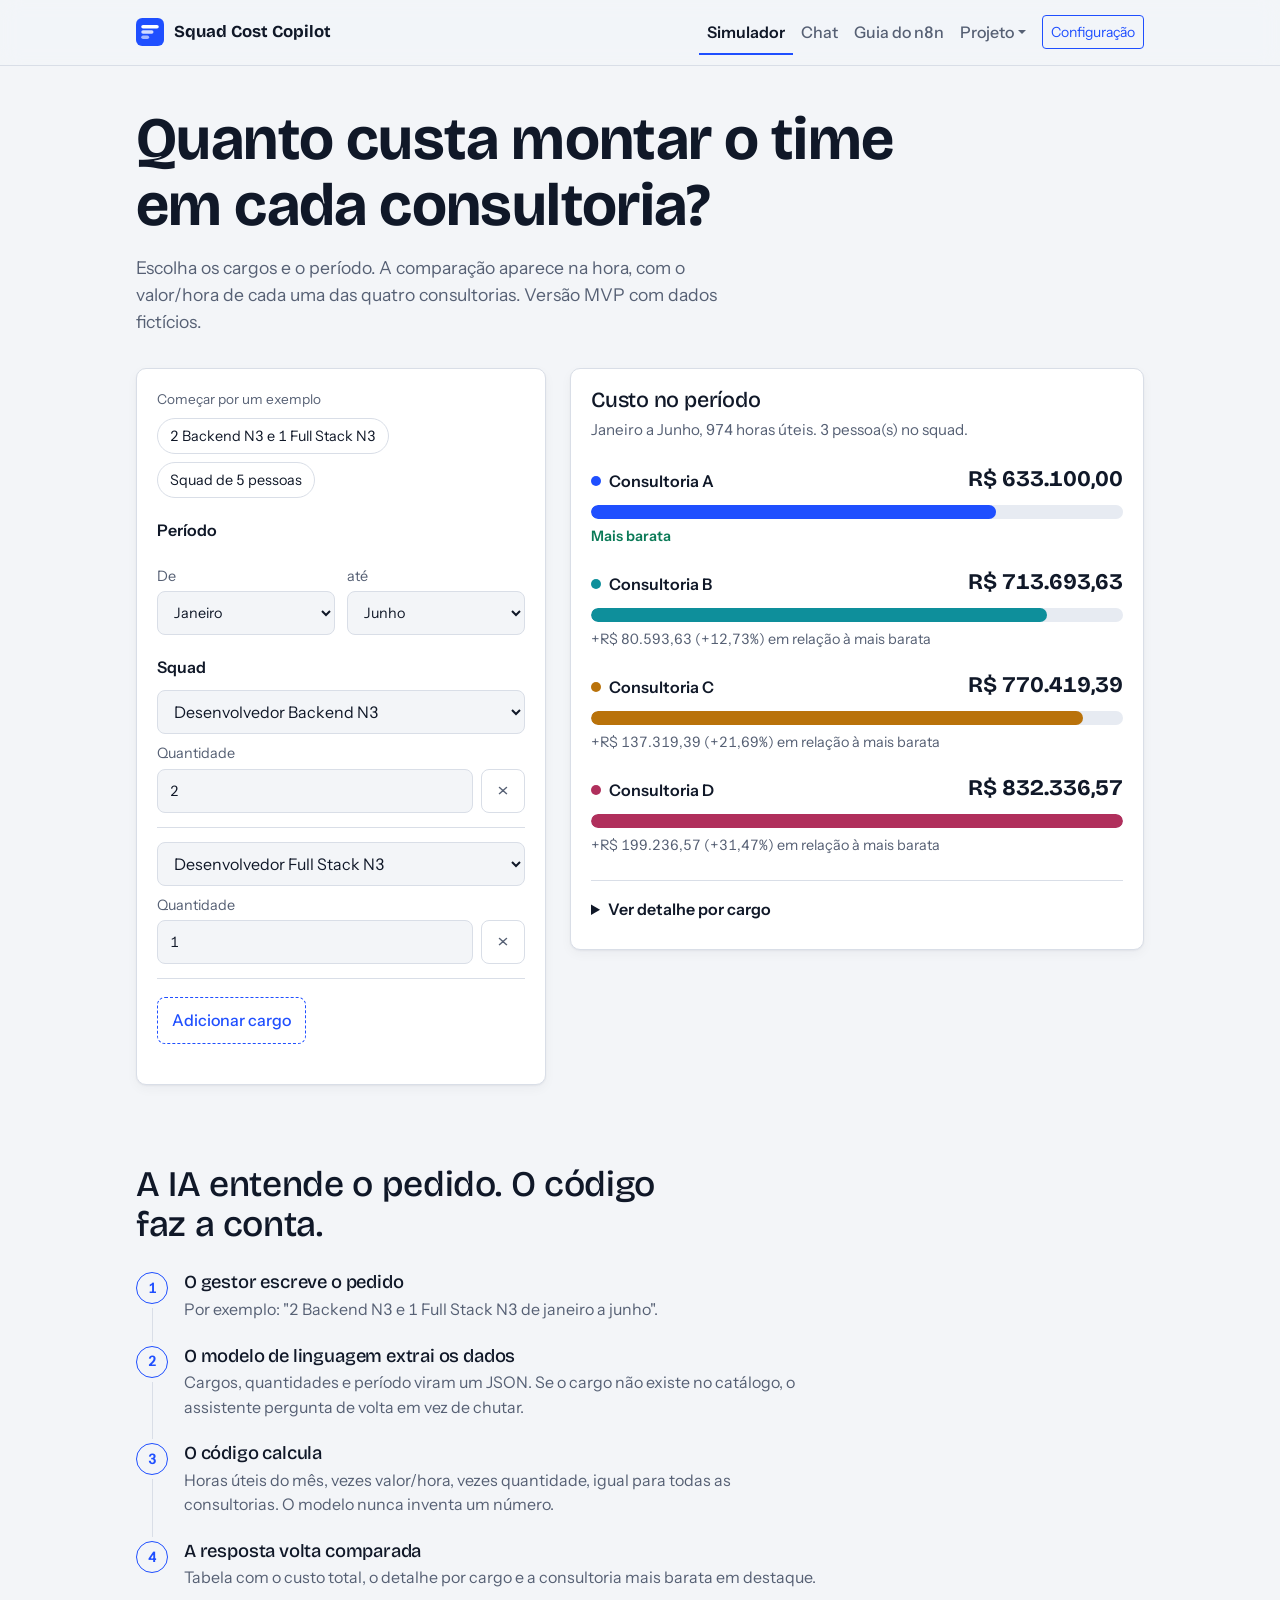
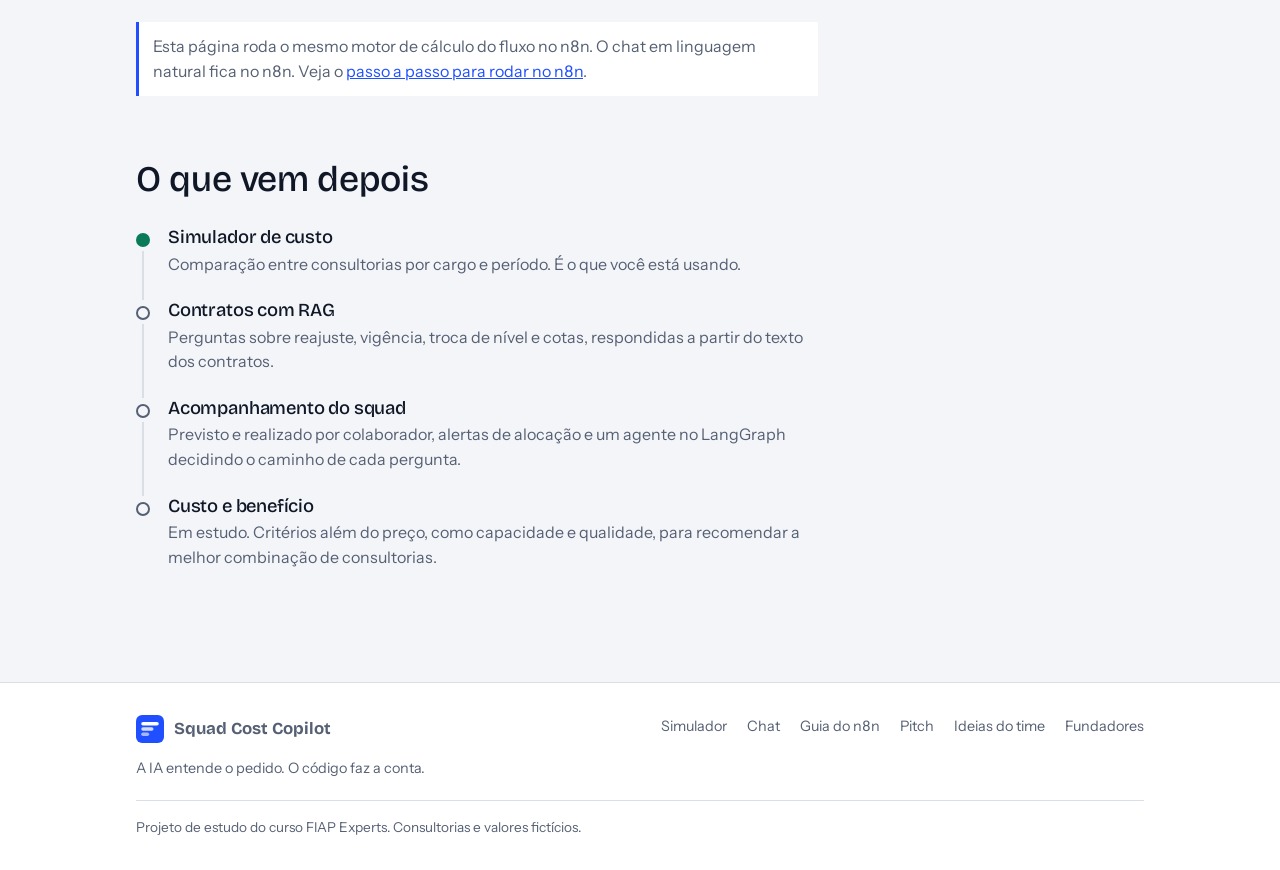
==== web/index.html @ 5d755339 "Redesenha o site com Bootstrap 5: menu responsivo, rodapé e componentes Co-Authored-By: Claude Opus " ====
<!doctype html>
<html lang="pt-BR">
<head>
  <meta charset="utf-8">
  <meta name="viewport" content="width=device-width, initial-scale=1">
  <title>Squad Cost Copilot</title>
  <meta name="description" content="Compare o custo de montar um time em cada consultoria. A IA entende o pedido, o código faz a conta.">
  <meta property="og:title" content="Squad Cost Copilot">
  <meta property="og:description" content="Compare o custo de montar um time em cada consultoria. A IA entende o pedido, o código faz a conta.">
  <meta property="og:type" content="website">
  <link rel="icon" href="data:image/svg+xml,%3Csvg xmlns='http://www.w3.org/2000/svg' viewBox='0 0 32 32'%3E%3Crect width='32' height='32' rx='7' fill='%231F4FFF'/%3E%3Crect x='6' y='8' width='20' height='4' rx='2' fill='white'/%3E%3Crect x='6' y='14' width='14' height='4' rx='2' fill='white' opacity='.8'/%3E%3Crect x='6' y='20' width='9' height='4' rx='2' fill='white' opacity='.6'/%3E%3C/svg%3E">
  <link rel="preconnect" href="https://fonts.googleapis.com">
  <link rel="preconnect" href="https://fonts.gstatic.com" crossorigin>
  <link href="https://fonts.googleapis.com/css2?family=Bricolage+Grotesque:opsz,wght@12..96,500;12..96,700&family=Instrument+Sans:wght@400;500;600&display=swap" rel="stylesheet">
  <link href="https://cdn.jsdelivr.net/npm/bootstrap@5.3.3/dist/css/bootstrap.min.css" rel="stylesheet" integrity="sha384-QWTKZyjpPEjISv5WaRU9OFeRpok6YctnYmDr5pNlyT2bRjXh0JMhjY6hW+ALEwIH" crossorigin="anonymous">
  <link rel="stylesheet" href="style.css">
</head>
<body>
  <header class="topo sticky-top">
    <nav class="navbar navbar-expand-lg" aria-label="Principal">
      <div class="wrap">
        <a class="navbar-brand marca" href="index.html"><span class="logo"><svg width="28" height="28" viewBox="0 0 32 32" aria-hidden="true"><rect width="32" height="32" rx="7" fill="currentColor"/><rect x="6" y="8" width="20" height="4" rx="2" fill="#fff"/><rect x="6" y="14" width="14" height="4" rx="2" fill="#fff" opacity=".8"/><rect x="6" y="20" width="9" height="4" rx="2" fill="#fff" opacity=".6"/></svg></span>Squad Cost Copilot</a>
        <button class="navbar-toggler" type="button" data-bs-toggle="collapse" data-bs-target="#menu" aria-controls="menu" aria-expanded="false" aria-label="Abrir menu">
          <span class="navbar-toggler-icon"></span>
        </button>
        <div class="collapse navbar-collapse" id="menu">
          <ul class="navbar-nav ms-auto align-items-lg-center">
            <li class="nav-item"><a class="nav-link active" href="index.html" aria-current="page">Simulador</a></li>
            <li class="nav-item"><a class="nav-link" href="chat.html">Chat</a></li>
            <li class="nav-item"><a class="nav-link" href="guia-n8n.html">Guia do n8n</a></li>
            <li class="nav-item dropdown">
              <a class="nav-link dropdown-toggle" href="#" role="button" data-bs-toggle="dropdown" aria-expanded="false">Projeto</a>
              <ul class="dropdown-menu dropdown-menu-end">
                <li><a class="dropdown-item" href="pitch.html">Pitch</a></li>
                <li><a class="dropdown-item" href="ideias.html">Ideias do time</a></li>
                <li><a class="dropdown-item" href="equipe.html">Fundadores</a></li>
              </ul>
            </li>
            <li class="nav-item ms-lg-2"><a class="btn btn-sm btn-outline-primary btn-config" href="config.html">Configuração</a></li>
          </ul>
        </div>
      </div>
    </nav>
  </header>

  <main>
    <section class="hero wrap" aria-labelledby="titulo">
      <h1 id="titulo">Quanto custa montar o time em cada consultoria?</h1>
      <p class="lead">Escolha os cargos e o período. A comparação aparece na hora, com o valor/hora de cada uma das quatro consultorias. Versão MVP com dados fictícios.</p>

      <div class="simulador" id="simulador">
        <form class="painel entrada" id="form" onsubmit="return false" aria-label="Pedido de squad">
          <div class="exemplos">
            <span class="rotulo">Começar por um exemplo</span>
            <button type="button" class="chip" data-exemplo="pedido">2 Backend N3 e 1 Full Stack N3</button>
            <button type="button" class="chip" data-exemplo="squad">Squad de 5 pessoas</button>
          </div>

          <fieldset class="periodo">
            <legend>Período</legend>
            <label>De
              <select id="mes-ini"></select>
            </label>
            <label>até
              <select id="mes-fim"></select>
            </label>
          </fieldset>

          <fieldset class="squad">
            <legend>Squad</legend>
            <div id="linhas"></div>
            <button type="button" class="btn-sec" id="add">Adicionar cargo</button>
          </fieldset>
        </form>

        <div class="painel saida" aria-live="polite" id="saida"></div>
      </div>
    </section>

    <section class="como wrap" id="como" aria-labelledby="t-como">
      <h2 id="t-como">A IA entende o pedido. O código faz a conta.</h2>
      <ol class="passos">
        <li>
          <h3>O gestor escreve o pedido</h3>
          <p>Por exemplo: "2 Backend N3 e 1 Full Stack N3 de janeiro a junho".</p>
        </li>
        <li>
          <h3>O modelo de linguagem extrai os dados</h3>
          <p>Cargos, quantidades e período viram um JSON. Se o cargo não existe no catálogo, o assistente pergunta de volta em vez de chutar.</p>
        </li>
        <li>
          <h3>O código calcula</h3>
          <p>Horas úteis do mês, vezes valor/hora, vezes quantidade, igual para todas as consultorias. O modelo nunca inventa um número.</p>
        </li>
        <li>
          <h3>A resposta volta comparada</h3>
          <p>Tabela com o custo total, o detalhe por cargo e a consultoria mais barata em destaque.</p>
        </li>
      </ol>
      <p class="nota">Esta página roda o mesmo motor de cálculo do fluxo no n8n. O chat em linguagem natural fica no n8n. Veja o <a href="guia-n8n.html">passo a passo para rodar no n8n</a>.</p>
    </section>

    <section class="rota wrap" aria-labelledby="t-rota">
      <h2 id="t-rota">O que vem depois</h2>
      <ol class="linha-tempo">
        <li class="feito">
          <h3>Simulador de custo</h3>
          <p>Comparação entre consultorias por cargo e período. É o que você está usando.</p>
        </li>
        <li>
          <h3>Contratos com RAG</h3>
          <p>Perguntas sobre reajuste, vigência, troca de nível e cotas, respondidas a partir do texto dos contratos.</p>
        </li>
        <li>
          <h3>Acompanhamento do squad</h3>
          <p>Previsto e realizado por colaborador, alertas de alocação e um agente no LangGraph decidindo o caminho de cada pergunta.</p>
        </li>
        <li>
          <h3>Custo e benefício</h3>
          <p>Em estudo. Critérios além do preço, como capacidade e qualidade, para recomendar a melhor combinação de consultorias.</p>
        </li>
      </ol>
    </section>
  </main>

  <footer class="rodape">
    <div class="wrap rodape-grid">
      <div>
        <a class="marca" href="index.html"><span class="logo"><svg width="28" height="28" viewBox="0 0 32 32" aria-hidden="true"><rect width="32" height="32" rx="7" fill="currentColor"/><rect x="6" y="8" width="20" height="4" rx="2" fill="#fff"/><rect x="6" y="14" width="14" height="4" rx="2" fill="#fff" opacity=".8"/><rect x="6" y="20" width="9" height="4" rx="2" fill="#fff" opacity=".6"/></svg></span>Squad Cost Copilot</a>
        <p>A IA entende o pedido. O código faz a conta.</p>
      </div>
      <nav aria-label="Rodapé" class="rodape-links">
        <a href="index.html">Simulador</a>
        <a href="chat.html">Chat</a>
        <a href="guia-n8n.html">Guia do n8n</a>
        <a href="pitch.html">Pitch</a>
        <a href="ideias.html">Ideias do time</a>
        <a href="equipe.html">Fundadores</a>
      </nav>
      <p class="rodape-nota">Projeto de estudo do curso FIAP Experts. Consultorias e valores fictícios.</p>
    </div>
  </footer>

  <script src="data.js"></script>
  <script src="simulador.js"></script>
  <script src="app.js"></script>
  <script src="https://cdn.jsdelivr.net/npm/bootstrap@5.3.3/dist/js/bootstrap.bundle.min.js" integrity="sha384-YvpcrYf0tY3lHB60NNkmXc5s9fDVZLESaAA55NDzOxhy9GkcIdslK1eN7N6jIeHz" crossorigin="anonymous"></script>
</body>
</html>
---- web/style.css ----
:root {
  --bg: #f3f5f8;
  --surface: #ffffff;
  --ink: #101828;
  --muted: #566074;
  --line: #d9dee7;
  --accent: #1f4fff;
  --accent-ink: #ffffff;
  --good: #0b7a57;
  --track: #e7ebf2;
  --ca: #1f4fff;
  --cb: #0e8f9b;
  --cc: #b9720a;
  --cd: #b02f5c;
  --r: 10px;
  --body: "Instrument Sans", system-ui, -apple-system, "Segoe UI", Roboto, sans-serif;
  --display: "Bricolage Grotesque", var(--body);
  color-scheme: light dark;
}

@media (prefers-color-scheme: dark) {
  :root {
    --bg: #0c1220;
    --surface: #131b2e;
    --ink: #e8ecf4;
    --muted: #9aa6bc;
    --line: #25304a;
    --accent: #6d8bff;
    --accent-ink: #0c1220;
    --good: #4fd1a1;
    --track: #1b2640;
    --ca: #6d8bff;
    --cb: #35c3d0;
    --cc: #e0a03c;
    --cd: #e0628f;
  }
}

* { box-sizing: border-box; }

html { -webkit-text-size-adjust: 100%; }

body {
  margin: 0;
  background: var(--bg);
  color: var(--ink);
  font-family: var(--body);
  font-size: 1rem;
  line-height: 1.55;
  font-variant-numeric: tabular-nums;
}

.wrap {
  width: 100%;
  max-width: 1040px;
  margin-inline: auto;
  padding-inline: 16px;
}

h1, h2, h3 { font-family: var(--display); margin: 0; line-height: 1.1; letter-spacing: -0.01em; }
p { margin: 0; }

:focus-visible { outline: 3px solid var(--accent); outline-offset: 2px; }


/* hero */
.hero { padding-block: 40px 56px; }
.hero h1 { font-size: clamp(2rem, 7vw, 3.75rem); font-weight: 700; max-width: 20ch; }
.lead { margin-top: 16px; max-width: 52ch; color: var(--muted); font-size: 1.1rem; }

/* simulador */
.simulador { margin-top: 32px; display: grid; grid-template-columns: minmax(0, 1fr); gap: 16px; }
.simulador > * { min-width: 0; }
@media (min-width: 880px) {
  .simulador { grid-template-columns: minmax(0, 5fr) minmax(0, 7fr); align-items: start; gap: 24px; }
}

.painel { background: var(--surface); border: 1px solid var(--line); border-radius: var(--r); padding: 20px; }

.rotulo { display: block; font-size: 0.85rem; color: var(--muted); margin-bottom: 8px; }
.exemplos { display: flex; flex-wrap: wrap; gap: 8px; align-items: center; margin-bottom: 20px; }
.exemplos .rotulo { width: 100%; margin: 0; }

.chip {
  font: inherit; font-size: 0.9rem; color: var(--ink);
  background: transparent; border: 1px solid var(--line); border-radius: 999px;
  padding: 6px 12px; cursor: pointer; min-height: 36px;
}
.chip:hover { border-color: var(--accent); }

fieldset { border: 0; padding: 0; margin: 0 0 20px; min-width: 0; }
legend { font-weight: 600; margin-bottom: 10px; padding: 0; }

.periodo { display: flex; flex-wrap: wrap; gap: 12px; align-items: end; }
.periodo legend { width: 100%; float: left; }
.periodo label { display: grid; gap: 4px; font-size: 0.9rem; color: var(--muted); flex: 1 1 120px; }

select, input[type="number"] {
  font: inherit; color: var(--ink); background: var(--bg);
  border: 1px solid var(--line); border-radius: 8px;
  padding: 10px 12px; min-height: 44px; width: 100%;
}
select:hover, input[type="number"]:hover { border-color: var(--muted); }

.linha {
  display: grid; grid-template-columns: 1fr 44px; gap: 8px; align-items: end;
  padding-bottom: 14px; margin-bottom: 14px; border-bottom: 1px solid var(--line);
}
.linha .cargo-sel { grid-column: 1 / -1; }
.linha .qtd { display: grid; gap: 4px; font-size: 0.9rem; color: var(--muted); }
.linha .remover {
  font: inherit; font-size: 1.25rem; line-height: 1; color: var(--muted);
  background: transparent; border: 1px solid var(--line); border-radius: 8px; cursor: pointer;
  min-height: 44px;
}
.linha .remover:hover { color: var(--cd); border-color: var(--cd); }

.btn-sec {
  font: inherit; font-weight: 500; color: var(--accent);
  background: transparent; border: 1px dashed var(--accent); border-radius: 8px;
  padding: 10px 14px; cursor: pointer; min-height: 44px; margin-top: 4px;
}
.btn-sec:hover { background: color-mix(in srgb, var(--accent) 8%, transparent); }

/* saída */
.saida h2 { font-size: 1.35rem; }
.resumo { margin-top: 6px; color: var(--muted); font-size: 0.95rem; }

.barras { list-style: none; padding: 0; margin: 20px 0 0; display: grid; gap: 18px; }
.barra-topo { display: flex; justify-content: space-between; align-items: baseline; gap: 12px; }
.barra-nome { display: flex; align-items: center; gap: 8px; font-weight: 600; }
.ponto { width: 10px; height: 10px; border-radius: 50%; flex: none; }
.barra-total { font-family: var(--display); font-weight: 700; font-size: 1.4rem; white-space: nowrap; }
.trilho { margin-top: 8px; height: 14px; background: var(--track); border-radius: 7px; overflow: hidden; }
.preenche { height: 100%; border-radius: 7px; width: 0; transition: width 0.45s ease; }
.barra-nota { margin-top: 6px; font-size: 0.9rem; color: var(--muted); }
.barra-nota.melhor { color: var(--good); font-weight: 600; }

details.detalhe { margin-top: 24px; border-top: 1px solid var(--line); padding-top: 16px; }
details.detalhe summary { cursor: pointer; font-weight: 600; min-height: 32px; }
.rolagem { overflow-x: auto; margin-top: 12px; }
table { border-collapse: collapse; width: 100%; font-size: 0.9rem; min-width: 520px; }
th, td { padding: 8px 10px; border-bottom: 1px solid var(--line); text-align: right; white-space: nowrap; }
th:first-child, td:first-child { text-align: left; white-space: normal; }
thead th { color: var(--muted); font-weight: 600; }

.vazio, .erro { margin: 0; color: var(--muted); }
.erro-lista { margin: 12px 0 0; padding-left: 20px; color: var(--cd); }

/* como funciona */
.como { padding-block: 24px 56px; }
.como h2, .rota h2 { font-size: clamp(1.5rem, 4.5vw, 2.25rem); max-width: 24ch; }
.passos { list-style: none; counter-reset: p; margin: 28px 0 0; padding: 0; display: grid; gap: 0; max-width: 62ch; }
.passos li { counter-increment: p; position: relative; padding: 0 0 24px 48px; }
.passos li::before {
  content: counter(p); position: absolute; left: 0; top: 0;
  width: 32px; height: 32px; border-radius: 50%; border: 1px solid var(--accent); color: var(--accent);
  display: grid; place-items: center; font-weight: 600; font-size: 0.9rem; background: var(--bg);
}
.passos li:not(:last-child)::after {
  content: ""; position: absolute; left: 15.5px; top: 36px; bottom: 4px; width: 1px; background: var(--line);
}
.passos h3, .linha-tempo h3 { font-size: 1.15rem; margin-bottom: 4px; }
.passos p, .linha-tempo p { color: var(--muted); }
.nota { margin-top: 8px; padding: 12px 14px; border-left: 3px solid var(--accent); background: var(--surface); max-width: 62ch; color: var(--muted); }

/* roadmap */
.rota { padding-block: 8px 64px; }
.linha-tempo { list-style: none; margin: 28px 0 0; padding: 0; max-width: 62ch; }
.linha-tempo li { position: relative; padding: 0 0 24px 32px; }
.linha-tempo li::before {
  content: ""; position: absolute; left: 0; top: 6px; width: 14px; height: 14px; border-radius: 50%;
  border: 2px solid var(--muted); background: var(--bg);
}
.linha-tempo li.feito::before { background: var(--good); border-color: var(--good); }
.linha-tempo li:not(:last-child)::after {
  content: ""; position: absolute; left: 6px; top: 24px; bottom: 0; width: 2px; background: var(--line);
}


@media (max-width: 480px) {
  .painel { padding: 16px; }
  .barra-total { font-size: 1.2rem; }
  .aviso { font-size: 0.8rem; }
}

@media (prefers-reduced-motion: reduce) {
  .preenche { transition: none; }
}


a { color: var(--accent); }
.rodape a { color: inherit; }

/* página do guia */
.guia .hero { padding-bottom: 32px; }
.guia .hero h1 { font-size: clamp(1.9rem, 6vw, 3rem); max-width: 22ch; }
.atalhos { display: flex; flex-wrap: wrap; gap: 8px; margin-top: 20px; }
a.chip { text-decoration: none; display: inline-flex; align-items: center; }
.titulo-secao { font-size: clamp(1.5rem, 4.5vw, 2.25rem); max-width: 28ch; }
.guia section.wrap { padding-bottom: 56px; }

.etapas { max-width: 760px; grid-template-columns: minmax(0, 1fr); }
.etapas > li { min-width: 0; }
.etapas h3 { font-size: 1.2rem; }
.etapas p { margin: 0 0 12px; }
.etapas p:last-child { margin-bottom: 0; }
.etapas table { min-width: 0; }
.etapas .nota { margin-top: 12px; }
.etapas .detalhe { margin-top: 12px; padding-top: 12px; }

code {
  font-family: ui-monospace, SFMono-Regular, Menlo, Consolas, monospace;
  font-size: 0.88em; background: var(--track); padding: 1px 6px; border-radius: 5px;
  overflow-wrap: anywhere;
}

.codigo { position: relative; margin: 12px 0; }
.codigo pre {
  margin: 0; padding: 12px 88px 12px 14px; background: var(--surface);
  border: 1px solid var(--line); border-radius: 8px; overflow-x: auto;
  font: 0.85rem/1.55 ui-monospace, SFMono-Regular, Menlo, Consolas, monospace;
  white-space: pre; tab-size: 2; color: var(--ink);
}
.codigo pre.rolavel { padding: 12px 14px; max-height: 320px; overflow: auto; }
.copiar + pre.rolavel { padding-top: 44px; }
#cod-prompt { white-space: pre-wrap; overflow-wrap: anywhere; }
.copiar {
  position: absolute; top: 8px; right: 8px; z-index: 1;
  font: inherit; font-size: 0.85rem; font-weight: 500; color: var(--accent);
  background: var(--surface); border: 1px solid var(--line); border-radius: 6px;
  padding: 4px 10px; min-height: 32px; cursor: pointer;
}
.copiar:hover { border-color: var(--accent); }
.copiar.ok { color: var(--good); border-color: var(--good); }
.codigo > .copiar:only-child { position: static; min-height: 44px; padding: 8px 14px; }

.problemas { max-width: 70ch; margin: 24px 0 0; }
.problemas dt { font-weight: 600; margin-top: 20px; }
.problemas dd { margin: 4px 0 0; color: var(--muted); }

.motivos { list-style: none; margin: 24px 0 0; padding: 0; max-width: 70ch; }
.motivos li { padding: 16px 0; border-top: 1px solid var(--line); }
.motivos li:last-child { border-bottom: 1px solid var(--line); }
.motivos h3 { font-size: 1.15rem; margin-bottom: 4px; }
.motivos p { color: var(--muted); }
.subtitulo { font-size: 1.3rem; margin-top: 40px; }
.refs { margin: 12px 0 0; padding-left: 20px; max-width: 70ch; }
.refs li { margin-bottom: 6px; overflow-wrap: anywhere; }

/* chat e configuração */
.pagina { padding-block: 40px 56px; display: grid; gap: 16px; }
.pagina > * { min-width: 0; }
.pagina h1 { font-size: clamp(1.8rem, 5vw, 2.75rem); font-weight: 700; }
.pagina .lead { margin-top: 0; }
.chat { display: grid; gap: 16px; }
.chat-log { display: flex; flex-direction: column; gap: 10px; min-height: 220px; max-height: 60vh; overflow-y: auto; }
.chat-log:empty::before { content: "As respostas do n8n aparecem aqui."; color: var(--muted); margin: auto; }
.bolha { max-width: 85%; padding: 10px 14px; border-radius: var(--r); white-space: pre-wrap; overflow-wrap: anywhere; }
.bolha.eu { align-self: flex-end; background: var(--accent); color: var(--accent-ink); }
.bolha.bot { align-self: flex-start; background: var(--track); }
.bolha.carregando { color: var(--muted); }
.bolha.erro { align-self: flex-start; border: 1px solid var(--cd); color: var(--cd); }
.chat-linha { display: flex; gap: 8px; align-items: stretch; }
.chat-linha textarea { flex: 1; min-width: 0; resize: vertical; }
textarea, .config input {
  font: inherit; color: var(--ink); background: var(--bg);
  border: 1px solid var(--line); border-radius: var(--r); padding: 10px 12px; width: 100%;
}
.config { display: grid; gap: 16px; }
.config label { display: grid; gap: 6px; font-size: 0.9rem; color: var(--muted); }
.config-grid { display: grid; gap: 16px; grid-template-columns: repeat(auto-fit, minmax(200px, 1fr)); }
.config-acoes { display: flex; flex-wrap: wrap; gap: 8px; }
.status:empty { display: none; }
.status.ok { color: var(--good); }
.status.erro { color: var(--cd); }
section.nota { display: grid; gap: 8px; max-width: none; }
code { font-size: 0.9em; }

/* fundadores */
.fundadores { list-style: none; margin: 0; padding: 0; display: grid; gap: 16px; grid-template-columns: repeat(auto-fit, minmax(200px, 1fr)); }
.fundador { display: grid; justify-items: start; gap: 4px; }
.fundador h2 { font-size: 1.25rem; margin-top: 8px; }
.fundador p { color: var(--muted); }
.avatar {
  display: grid; place-items: center; width: 56px; height: 56px; border-radius: 50%;
  background: var(--accent); color: var(--accent-ink); font-family: var(--display); font-weight: 700; font-size: 1.1rem;
}

/* pitch */
.tempo-barra { display: flex; gap: 3px; font-size: 0.72rem; color: var(--muted); }
.tempo-barra span { border-top: 6px solid var(--accent); padding-top: 4px; min-width: 0; overflow: hidden; text-overflow: ellipsis; white-space: nowrap; }
.tempo-barra span:nth-child(3) { border-top-color: var(--good); }
.pitch { list-style: none; margin: 0; padding: 0; display: grid; gap: 12px; }
.bloco { display: grid; gap: 8px; }
.bloco h2 { font-size: 1.3rem; }
.bloco.destaque { border-color: var(--good); border-width: 2px; }
.bloco-topo { display: flex; justify-content: space-between; gap: 12px; font-size: 0.85rem; }
.tempo { font-weight: 600; color: var(--accent); }
.quem { color: var(--muted); }
.fala { color: var(--muted); font-style: italic; }
.dicas { display: grid; gap: 10px; }
.dicas h2 { font-size: 1.3rem; }
.dicas ul { margin: 0; padding-left: 20px; display: grid; gap: 6px; }

/* ideias do time */
.ideia { display: grid; gap: 12px; }
.ideia h2 { font-size: 1.3rem; }
.tabela-ideias { width: 100%; border-collapse: collapse; font-size: 0.92rem; display: block; overflow-x: auto; }
.tabela-ideias th, .tabela-ideias td { text-align: left; vertical-align: top; padding: 8px 10px; border-bottom: 1px solid var(--line); }
.tabela-ideias th { color: var(--muted); font-weight: 600; }
.selo { display: inline-block; font-size: 0.75rem; font-weight: 600; padding: 1px 8px; border-radius: 999px; margin-right: 4px; white-space: nowrap; }
.selo.feito { background: color-mix(in srgb, var(--good) 18%, transparent); color: var(--good); }
.selo.pendente { background: color-mix(in srgb, var(--cc) 18%, transparent); color: var(--cc); }
.selo.depois { background: var(--track); color: var(--muted); }

/* ---------- Bootstrap: cores e tipografia do site ---------- */
:root {
  --bs-body-bg: var(--bg);
  --bs-body-color: var(--ink);
  --bs-body-font-family: var(--body);
  --bs-secondary-color: var(--muted);
  --bs-border-color: var(--line);
  --bs-border-radius: var(--r);
  --bs-link-color: var(--accent);
  --bs-link-hover-color: var(--accent);
  --bs-primary: var(--accent);
  --bs-tertiary-bg: var(--surface);
  --bs-emphasis-color: var(--ink);
  --sombra: 0 1px 2px rgb(16 24 40 / 0.05), 0 4px 12px rgb(16 24 40 / 0.04);
}
@media (prefers-color-scheme: dark) {
  :root { --sombra: none; }
  .navbar-toggler-icon { filter: invert(1); }
}
body { display: flex; flex-direction: column; min-height: 100vh; }
main { flex: 1 0 auto; }
legend { font-size: 1rem; }
.lead { font-weight: 400; }
.painel { box-shadow: var(--sombra); }

.btn-primary {
  --bs-btn-bg: var(--accent); --bs-btn-border-color: var(--accent); --bs-btn-color: var(--accent-ink);
  --bs-btn-hover-bg: color-mix(in srgb, var(--accent) 85%, black); --bs-btn-hover-border-color: transparent; --bs-btn-hover-color: var(--accent-ink);
  --bs-btn-active-bg: color-mix(in srgb, var(--accent) 75%, black); --bs-btn-active-color: var(--accent-ink);
  --bs-btn-disabled-bg: var(--accent); --bs-btn-disabled-border-color: var(--accent); --bs-btn-disabled-color: var(--accent-ink);
  font-weight: 600;
}
.btn-outline-primary {
  --bs-btn-color: var(--accent); --bs-btn-border-color: var(--accent);
  --bs-btn-hover-bg: var(--accent); --bs-btn-hover-border-color: var(--accent); --bs-btn-hover-color: var(--accent-ink);
  --bs-btn-active-bg: var(--accent); --bs-btn-active-color: var(--accent-ink);
}
.btn-outline-secondary { --bs-btn-color: var(--muted); --bs-btn-border-color: var(--line); --bs-btn-hover-bg: var(--track); --bs-btn-hover-color: var(--ink); --bs-btn-hover-border-color: var(--line); }
.btn { min-height: 44px; display: inline-flex; align-items: center; justify-content: center; }
.btn-sm { min-height: 34px; }
.form-control { background: var(--bg); color: var(--ink); border-color: var(--line); min-height: 44px; }
.form-control:focus { background: var(--bg); color: var(--ink); border-color: var(--accent); box-shadow: 0 0 0 3px color-mix(in srgb, var(--accent) 25%, transparent); }
.form-control::placeholder { color: var(--muted); opacity: 0.8; }

/* ---------- cabeçalho ---------- */
.topo {
  background: color-mix(in srgb, var(--bg) 85%, transparent);
  backdrop-filter: saturate(160%) blur(10px); -webkit-backdrop-filter: saturate(160%) blur(10px);
  border-bottom: 1px solid var(--line);
}
.topo .navbar { padding-block: 10px; }
.topo .navbar > .wrap { display: flex; flex-wrap: wrap; align-items: center; justify-content: space-between; }
.marca {
  display: inline-flex; align-items: center; gap: 10px; color: var(--ink); text-decoration: none;
  font-family: var(--display); font-weight: 700; font-size: 1.05rem;
}
.marca:hover { color: var(--ink); }
.logo { color: var(--accent); display: inline-flex; }
.navbar-toggler { border-color: var(--line); padding: 6px 10px; }
.navbar-toggler:focus { box-shadow: 0 0 0 3px color-mix(in srgb, var(--accent) 25%, transparent); }
.navbar-nav .nav-link { color: var(--muted); font-weight: 500; padding: 10px 12px; border-radius: 8px; }
.navbar-nav .nav-link:hover, .navbar-nav .nav-link:focus-visible { color: var(--ink); background: var(--track); }
.navbar-nav .nav-link.active { color: var(--ink); font-weight: 600; }
@media (min-width: 992px) {
  .navbar-nav .nav-link.active { box-shadow: inset 0 -2px 0 var(--accent); border-radius: 0; background: transparent; }
}
@media (max-width: 991.98px) {
  .navbar-collapse { padding-block: 10px 6px; }
  .btn-config { margin-top: 8px; width: 100%; }
}
.dropdown-menu {
  --bs-dropdown-bg: var(--surface); --bs-dropdown-color: var(--ink); --bs-dropdown-border-color: var(--line);
  --bs-dropdown-link-color: var(--ink); --bs-dropdown-link-hover-bg: var(--track); --bs-dropdown-link-hover-color: var(--ink);
  --bs-dropdown-link-active-bg: var(--accent); --bs-dropdown-link-active-color: var(--accent-ink);
  box-shadow: var(--sombra); padding: 6px; border-radius: var(--r);
}
.dropdown-item { border-radius: 6px; padding: 8px 12px; }

/* ---------- rodapé ---------- */
.rodape { border-top: 1px solid var(--line); background: var(--surface); padding-block: 32px; color: var(--muted); font-size: 0.9rem; margin-top: 24px; }
.rodape-grid { display: grid; gap: 20px; }
.rodape-grid > div p { margin-top: 8px; }
.rodape-links { display: flex; flex-wrap: wrap; gap: 8px 20px; }
.rodape-links a { color: var(--muted); text-decoration: none; }
.rodape-links a:hover { color: var(--ink); }
.rodape-nota { border-top: 1px solid var(--line); padding-top: 16px; font-size: 0.85rem; }
@media (min-width: 768px) {
  .rodape-grid { grid-template-columns: 1fr auto; align-items: start; }
  .rodape-nota { grid-column: 1 / -1; }
}
.ideia > * { min-width: 0; }
.tabela-ideias { display: table; min-width: 0; }
.tabela-ideias th, .tabela-ideias td { white-space: normal; }
@media (max-width: 575.98px) {
  .tabela-ideias thead { display: none; }
  .tabela-ideias tr { display: block; padding: 10px 0; border-bottom: 1px solid var(--line); }
  .tabela-ideias td { display: block; border: 0; padding: 2px 0; }
  .tabela-ideias td:first-child { font-weight: 600; }
}
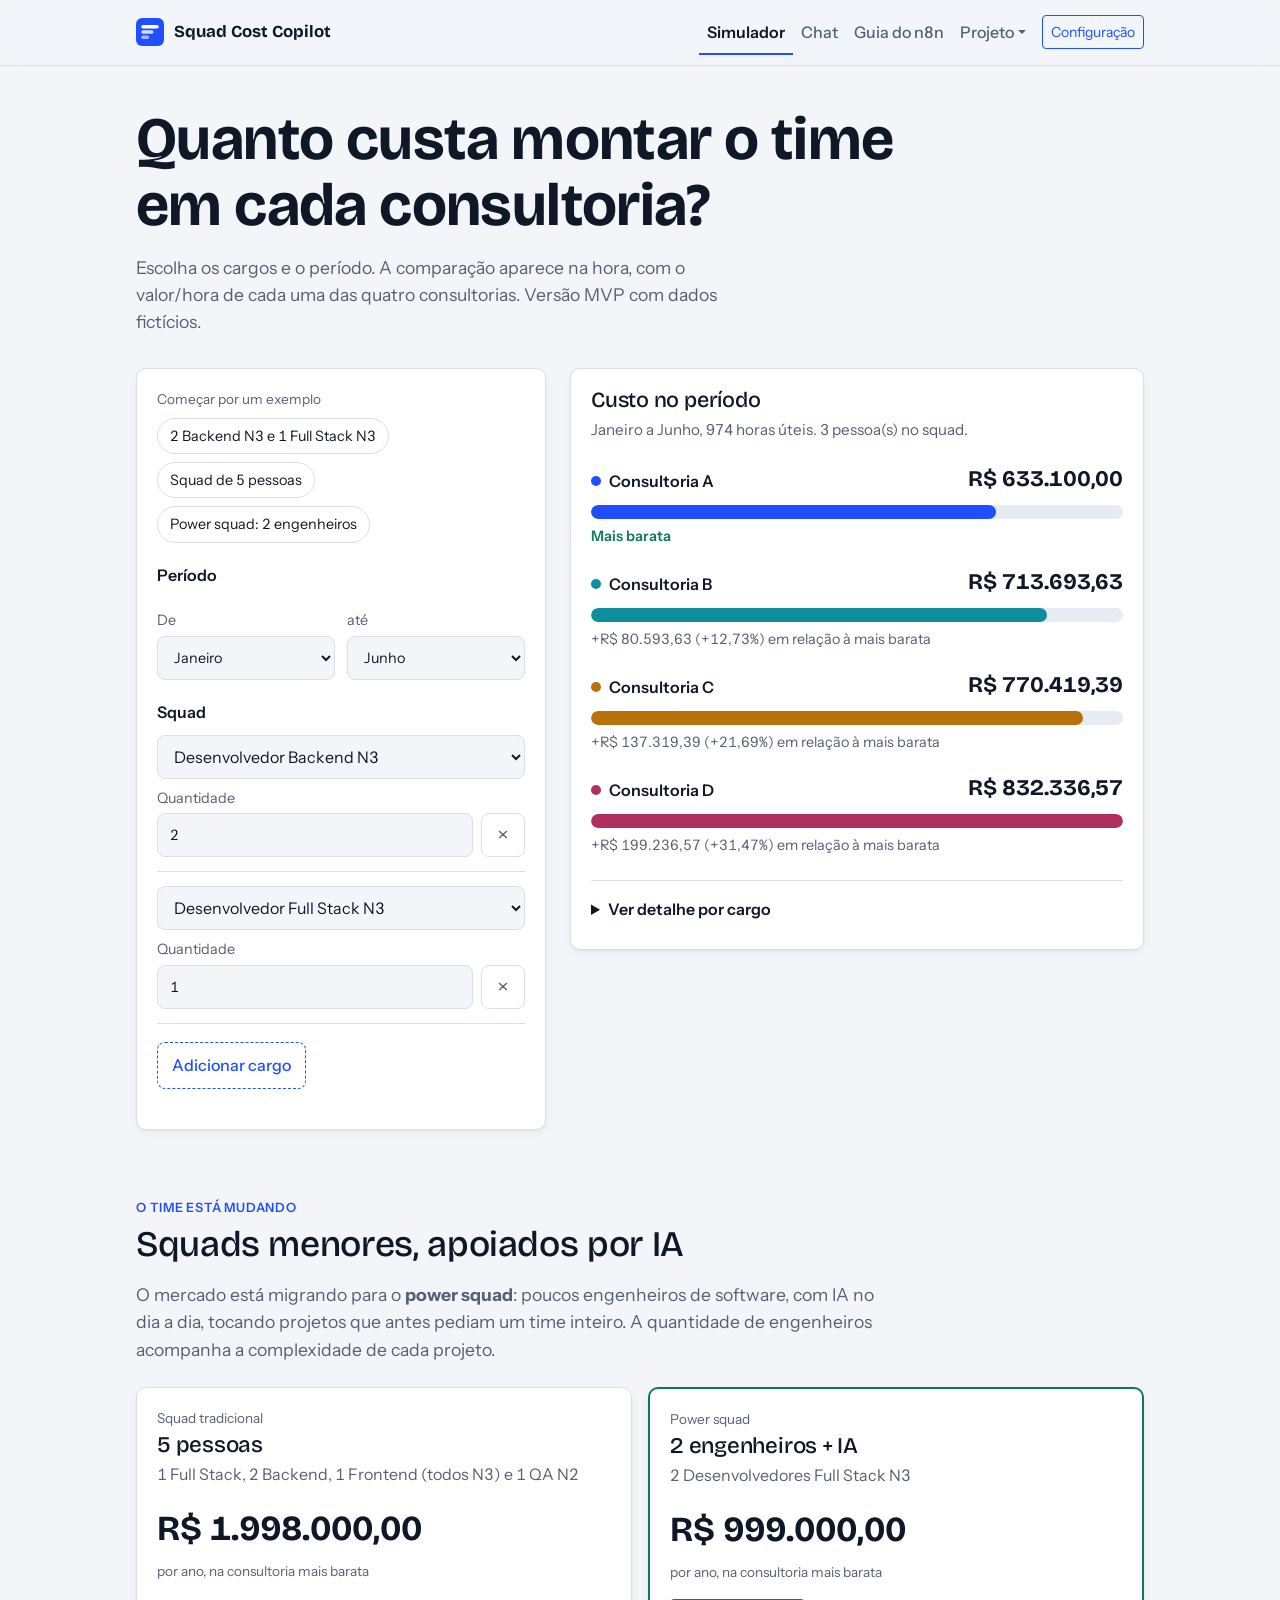
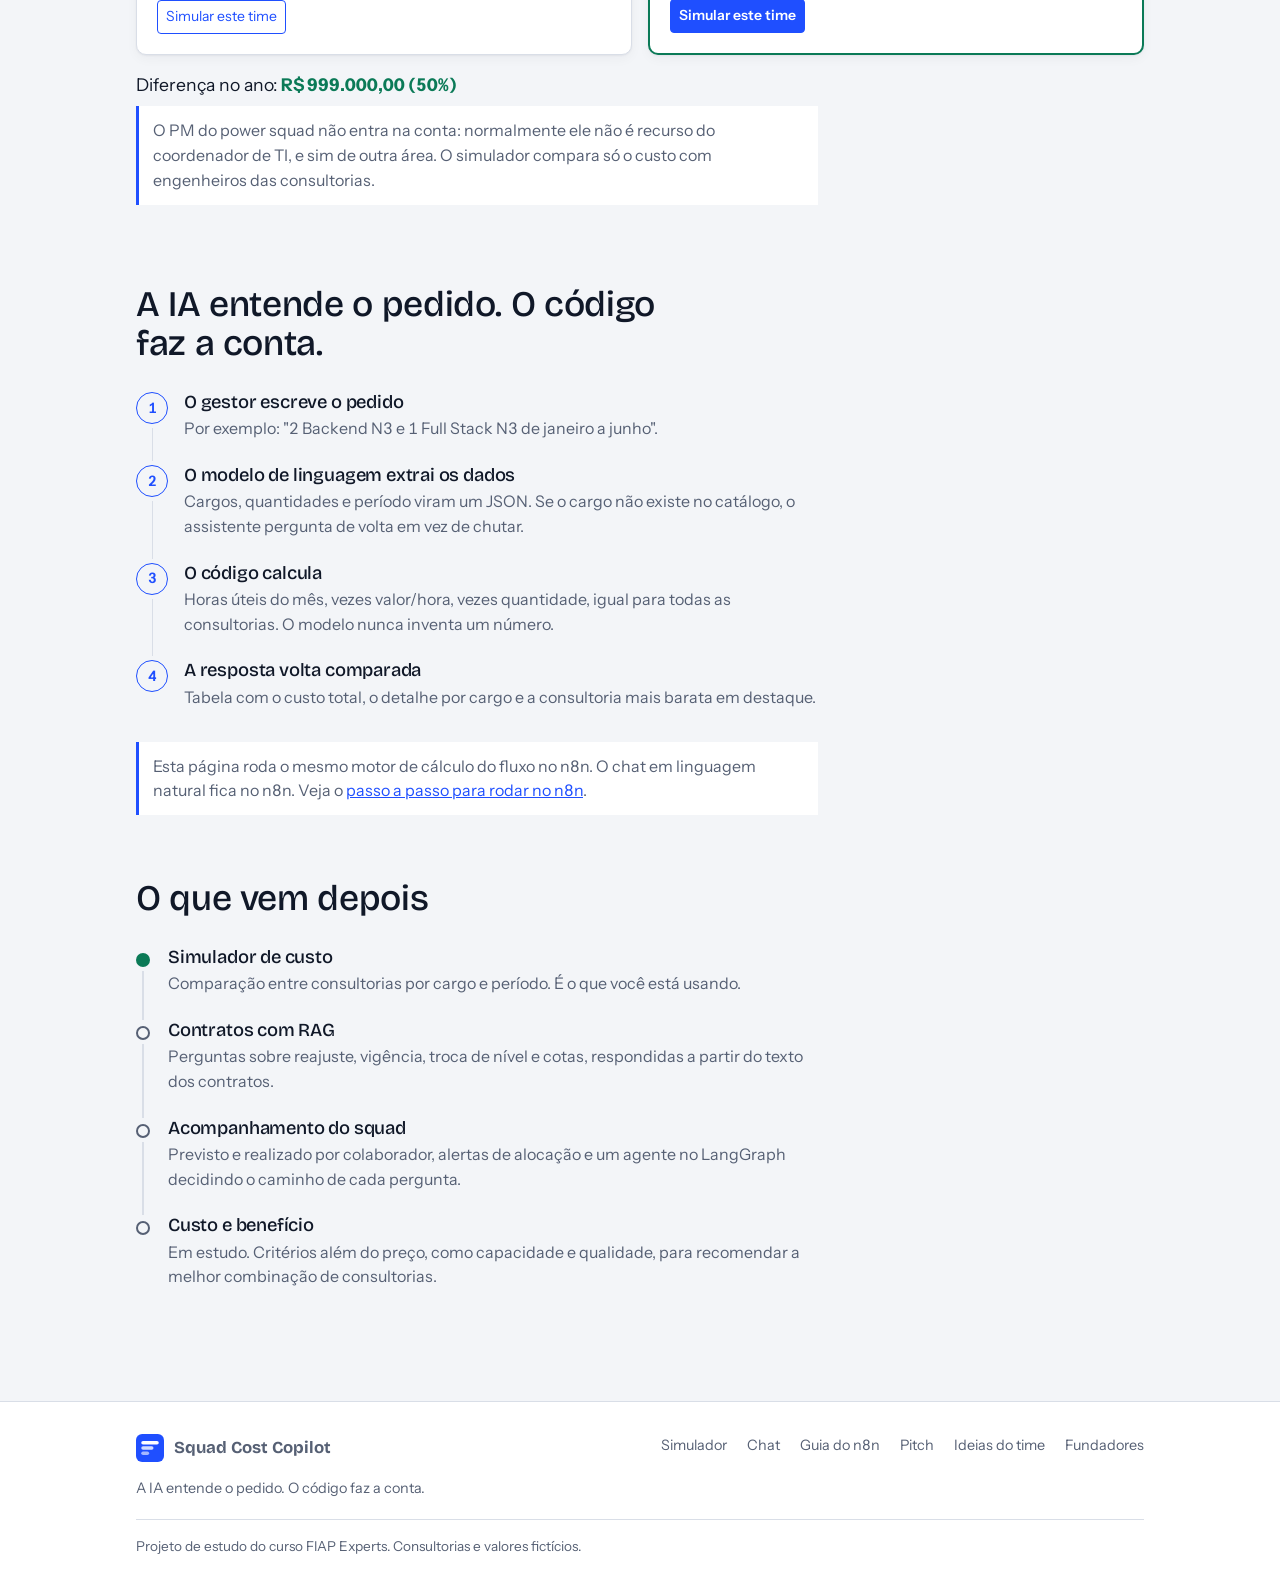
==== commit 7cf4ec21: "Adiciona comparação entre squad tradicional e power squad Co-Authored-By: Claude Opus 5.5 <noreply@a" ====
--- a/web/index.html
+++ b/web/index.html
@@ -54,6 +54,7 @@
             <span class="rotulo">Começar por um exemplo</span>
             <button type="button" class="chip" data-exemplo="pedido">2 Backend N3 e 1 Full Stack N3</button>
             <button type="button" class="chip" data-exemplo="squad">Squad de 5 pessoas</button>
+            <button type="button" class="chip" data-exemplo="power">Power squad: 2 engenheiros</button>
           </div>
 
           <fieldset class="periodo">
@@ -75,6 +76,37 @@
 
         <div class="painel saida" aria-live="polite" id="saida"></div>
       </div>
+    </section>
+
+    <section class="formatos wrap" id="formatos" aria-labelledby="t-formatos">
+      <span class="sobretitulo">O time está mudando</span>
+      <h2 id="t-formatos">Squads menores, apoiados por IA</h2>
+      <p class="lead">O mercado está migrando para o <strong>power squad</strong>: poucos engenheiros de software, com IA no dia a dia, tocando projetos que antes pediam um time inteiro. A quantidade de engenheiros acompanha a complexidade de cada projeto.</p>
+
+      <div class="row g-3 mt-2">
+        <div class="col-md-6">
+          <div class="painel formato">
+            <span class="rotulo">Squad tradicional</span>
+            <h3>5 pessoas</h3>
+            <p>1 Full Stack, 2 Backend, 1 Frontend (todos N3) e 1 QA N2</p>
+            <p class="formato-custo" id="custo-squad">–</p>
+            <p class="formato-legenda">por ano, na consultoria mais barata</p>
+            <button type="button" class="btn btn-outline-primary btn-sm" data-exemplo="squad" data-rolar>Simular este time</button>
+          </div>
+        </div>
+        <div class="col-md-6">
+          <div class="painel formato formato-destaque">
+            <span class="rotulo">Power squad</span>
+            <h3>2 engenheiros + IA</h3>
+            <p>2 Desenvolvedores Full Stack N3</p>
+            <p class="formato-custo" id="custo-power">–</p>
+            <p class="formato-legenda">por ano, na consultoria mais barata</p>
+            <button type="button" class="btn btn-primary btn-sm" data-exemplo="power" data-rolar>Simular este time</button>
+          </div>
+        </div>
+      </div>
+      <p class="economia">Diferença no ano: <strong id="economia">–</strong></p>
+      <p class="nota">O PM do power squad não entra na conta: normalmente ele não é recurso do coordenador de TI, e sim de outra área. O simulador compara só o custo com engenheiros das consultorias.</p>
     </section>
 
     <section class="como wrap" id="como" aria-labelledby="t-como">
--- a/web/style.css
+++ b/web/style.css
@@ -413,3 +413,19 @@
   .tabela-ideias td { display: block; border: 0; padding: 2px 0; }
   .tabela-ideias td:first-child { font-weight: 600; }
 }
+
+/* power squad */
+.formatos { padding-block: 8px 56px; }
+.formatos h2 { font-size: clamp(1.5rem, 4.5vw, 2.25rem); }
+.sobretitulo { display: inline-block; font-size: 0.8rem; font-weight: 600; letter-spacing: 0.06em; text-transform: uppercase; color: var(--accent); margin-bottom: 8px; }
+.formatos .lead { max-width: 62ch; }
+.formato { height: 100%; display: flex; flex-direction: column; align-items: flex-start; gap: 4px; }
+.formato h3 { font-size: 1.4rem; }
+.formato > p { color: var(--muted); }
+.formato .rotulo { margin: 0; }
+.formato-custo { font-family: var(--display); font-weight: 700; font-size: clamp(1.6rem, 5vw, 2.2rem); color: var(--ink) !important; margin-top: 12px; }
+.formato-legenda { font-size: 0.85rem; margin-bottom: 12px; }
+.formato .btn { margin-top: auto; }
+.formato-destaque { border: 2px solid var(--good); }
+.economia { margin-top: 16px; font-size: 1.1rem; }
+.economia strong { color: var(--good); }
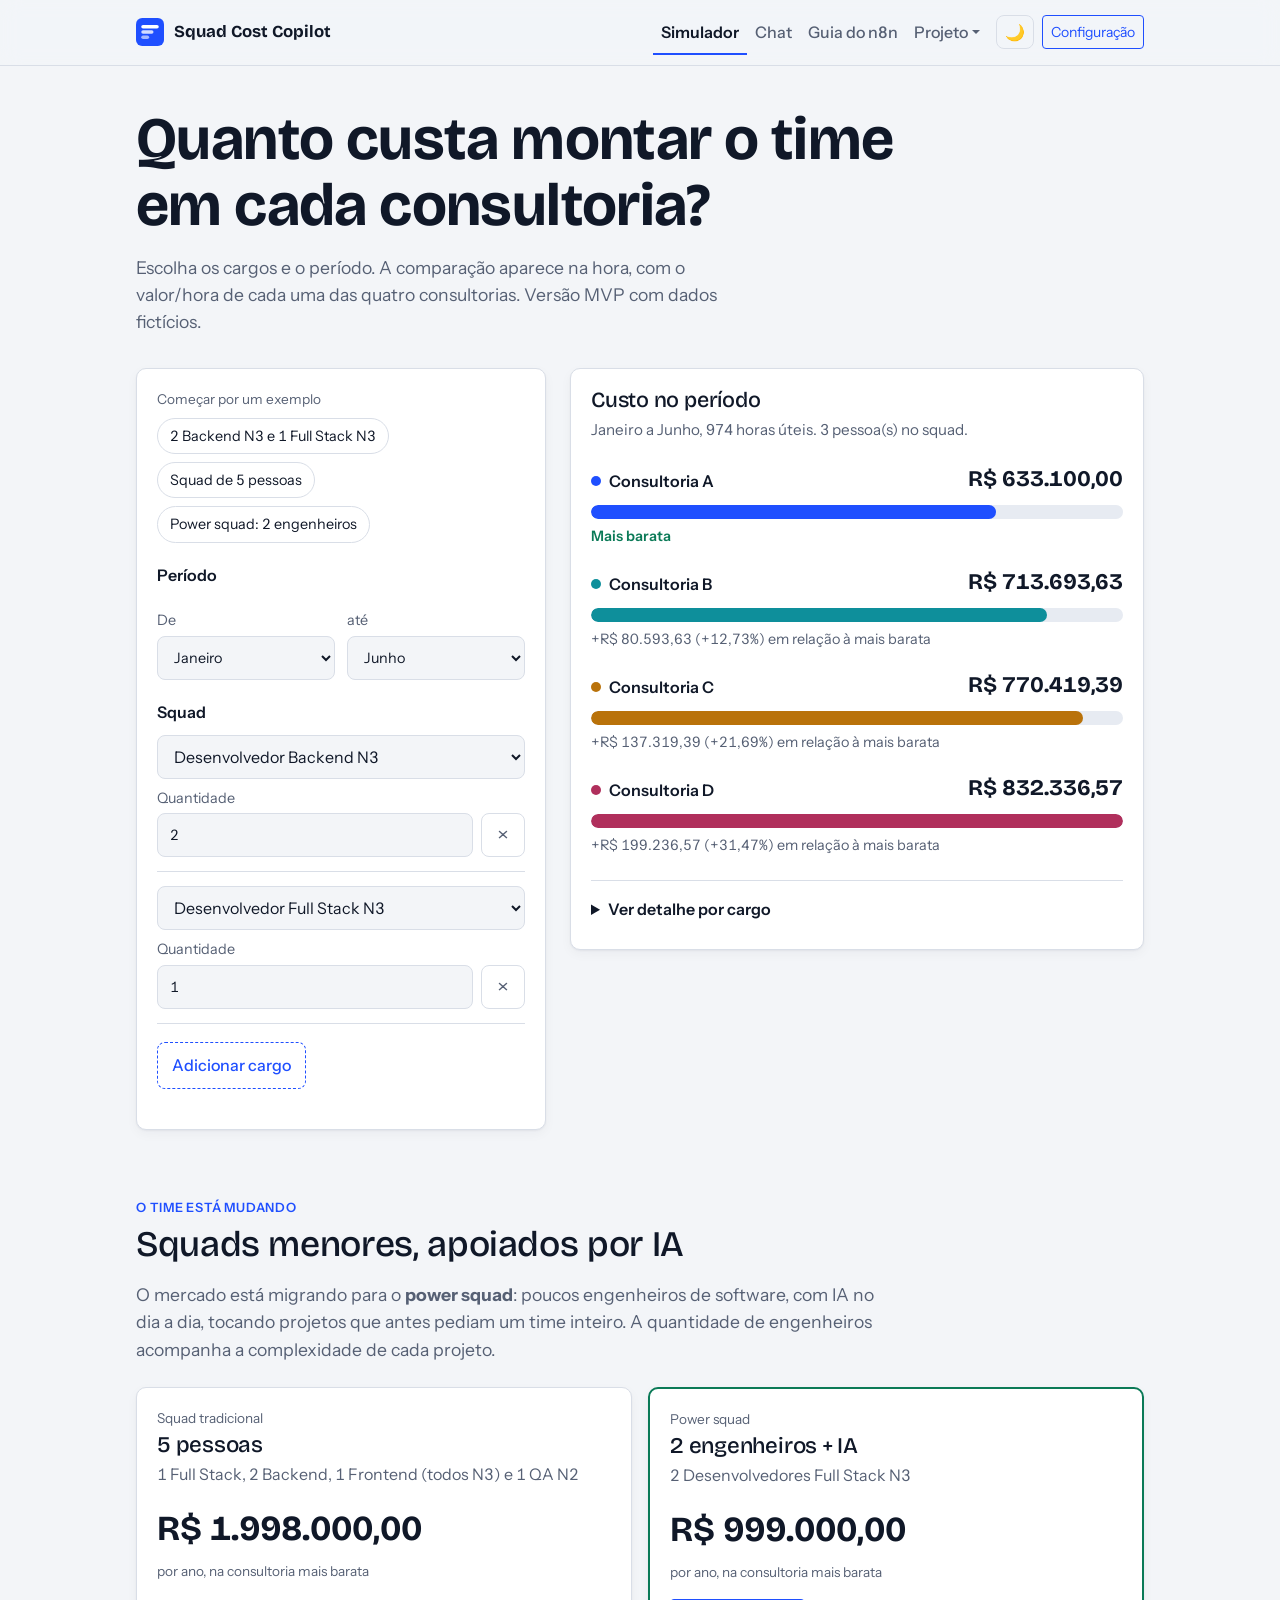
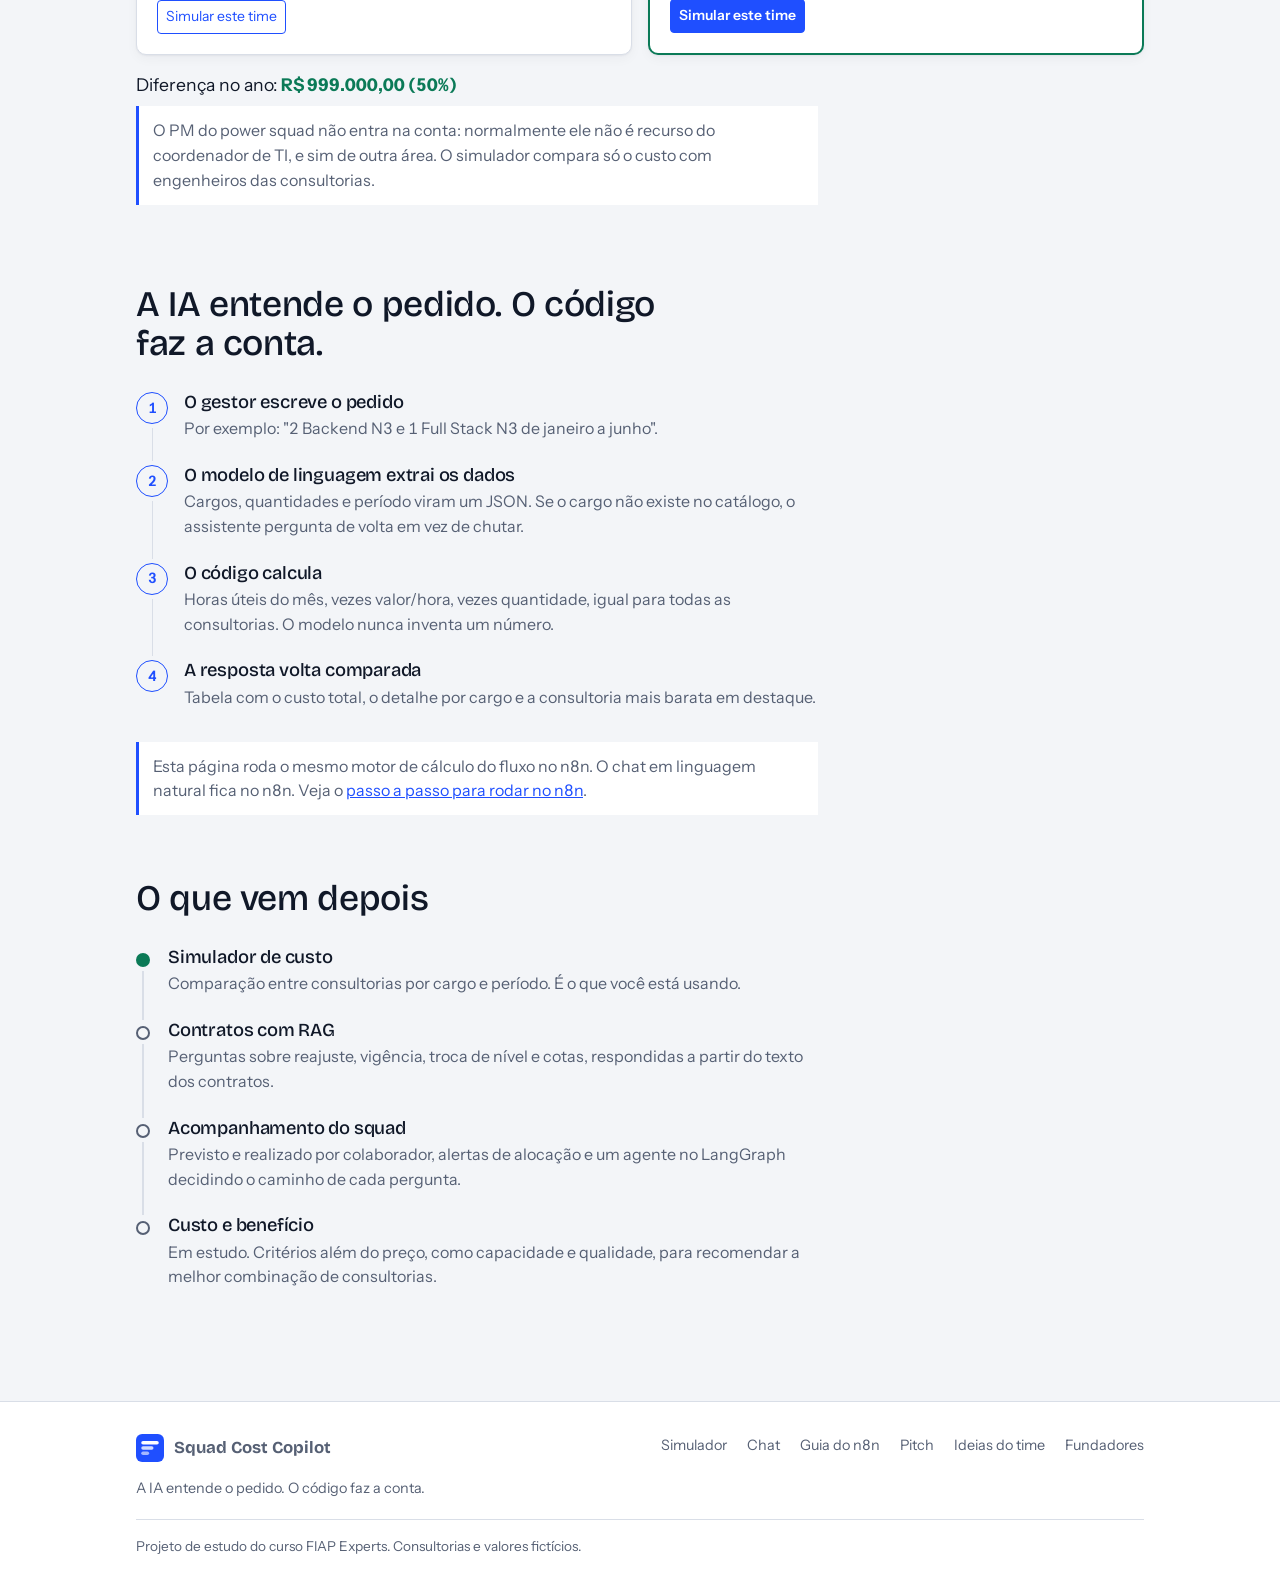
==== commit 28ddd452: "Tema claro por padrão com botão para alternar para o escuro Co-Authored-By: Claude Opus 5.5 <noreply" ====
--- a/web/index.html
+++ b/web/index.html
@@ -2,6 +2,7 @@
 <html lang="pt-BR">
 <head>
   <meta charset="utf-8">
+  <script>try{if(localStorage.getItem('tema')==='dark')document.documentElement.setAttribute('data-theme','dark')}catch(e){}</script>
   <meta name="viewport" content="width=device-width, initial-scale=1">
   <title>Squad Cost Copilot</title>
   <meta name="description" content="Compare o custo de montar um time em cada consultoria. A IA entende o pedido, o código faz a conta.">
@@ -36,6 +37,7 @@
                 <li><a class="dropdown-item" href="equipe.html">Fundadores</a></li>
               </ul>
             </li>
+            <li class="nav-item ms-lg-2"><button type="button" class="btn-tema" id="btn-tema" aria-label="Alternar tema claro e escuro">🌙</button></li>
             <li class="nav-item ms-lg-2"><a class="btn btn-sm btn-outline-primary btn-config" href="config.html">Configuração</a></li>
           </ul>
         </div>
@@ -176,6 +178,7 @@
   <script src="data.js"></script>
   <script src="simulador.js"></script>
   <script src="app.js"></script>
+  <script>(function(){var b=document.getElementById('btn-tema'),r=document.documentElement;function sync(){var d=r.getAttribute('data-theme')==='dark';b.textContent=d?'☀️':'🌙';b.setAttribute('aria-pressed',d)}sync();b.addEventListener('click',function(){var d=r.getAttribute('data-theme')!=='dark';if(d)r.setAttribute('data-theme','dark');else r.removeAttribute('data-theme');try{localStorage.setItem('tema',d?'dark':'light')}catch(e){}sync()})})();</script>
   <script src="https://cdn.jsdelivr.net/npm/bootstrap@5.3.3/dist/js/bootstrap.bundle.min.js" integrity="sha384-YvpcrYf0tY3lHB60NNkmXc5s9fDVZLESaAA55NDzOxhy9GkcIdslK1eN7N6jIeHz" crossorigin="anonymous"></script>
 </body>
 </html>
--- a/web/style.css
+++ b/web/style.css
@@ -15,25 +15,24 @@
   --r: 10px;
   --body: "Instrument Sans", system-ui, -apple-system, "Segoe UI", Roboto, sans-serif;
   --display: "Bricolage Grotesque", var(--body);
-  color-scheme: light dark;
-}
-
-@media (prefers-color-scheme: dark) {
-  :root {
-    --bg: #0c1220;
-    --surface: #131b2e;
-    --ink: #e8ecf4;
-    --muted: #9aa6bc;
-    --line: #25304a;
-    --accent: #6d8bff;
-    --accent-ink: #0c1220;
-    --good: #4fd1a1;
-    --track: #1b2640;
-    --ca: #6d8bff;
-    --cb: #35c3d0;
-    --cc: #e0a03c;
-    --cd: #e0628f;
-  }
+  color-scheme: light;
+}
+
+:root[data-theme="dark"] {
+  color-scheme: dark;
+  --bg: #0c1220;
+  --surface: #131b2e;
+  --ink: #e8ecf4;
+  --muted: #9aa6bc;
+  --line: #25304a;
+  --accent: #6d8bff;
+  --accent-ink: #0c1220;
+  --good: #4fd1a1;
+  --track: #1b2640;
+  --ca: #6d8bff;
+  --cb: #35c3d0;
+  --cc: #e0a03c;
+  --cd: #e0628f;
 }
 
 * { box-sizing: border-box; }
@@ -329,10 +328,8 @@
   --bs-emphasis-color: var(--ink);
   --sombra: 0 1px 2px rgb(16 24 40 / 0.05), 0 4px 12px rgb(16 24 40 / 0.04);
 }
-@media (prefers-color-scheme: dark) {
-  :root { --sombra: none; }
-  .navbar-toggler-icon { filter: invert(1); }
-}
+:root[data-theme="dark"] { --sombra: none; }
+:root[data-theme="dark"] .navbar-toggler-icon { filter: invert(1); }
 body { display: flex; flex-direction: column; min-height: 100vh; }
 main { flex: 1 0 auto; }
 legend { font-size: 1rem; }
@@ -429,3 +426,8 @@
 .formato-destaque { border: 2px solid var(--good); }
 .economia { margin-top: 16px; font-size: 1.1rem; }
 .economia strong { color: var(--good); }
+
+/* botão de tema */
+.btn-tema { background: transparent; border: 1px solid var(--line); color: var(--ink); border-radius: 8px; min-height: 34px; min-width: 38px; padding: 4px 8px; line-height: 1; }
+.btn-tema:hover { background: var(--track); }
+@media (max-width: 991.98px) { .btn-tema { margin-top: 8px; width: 100%; } }
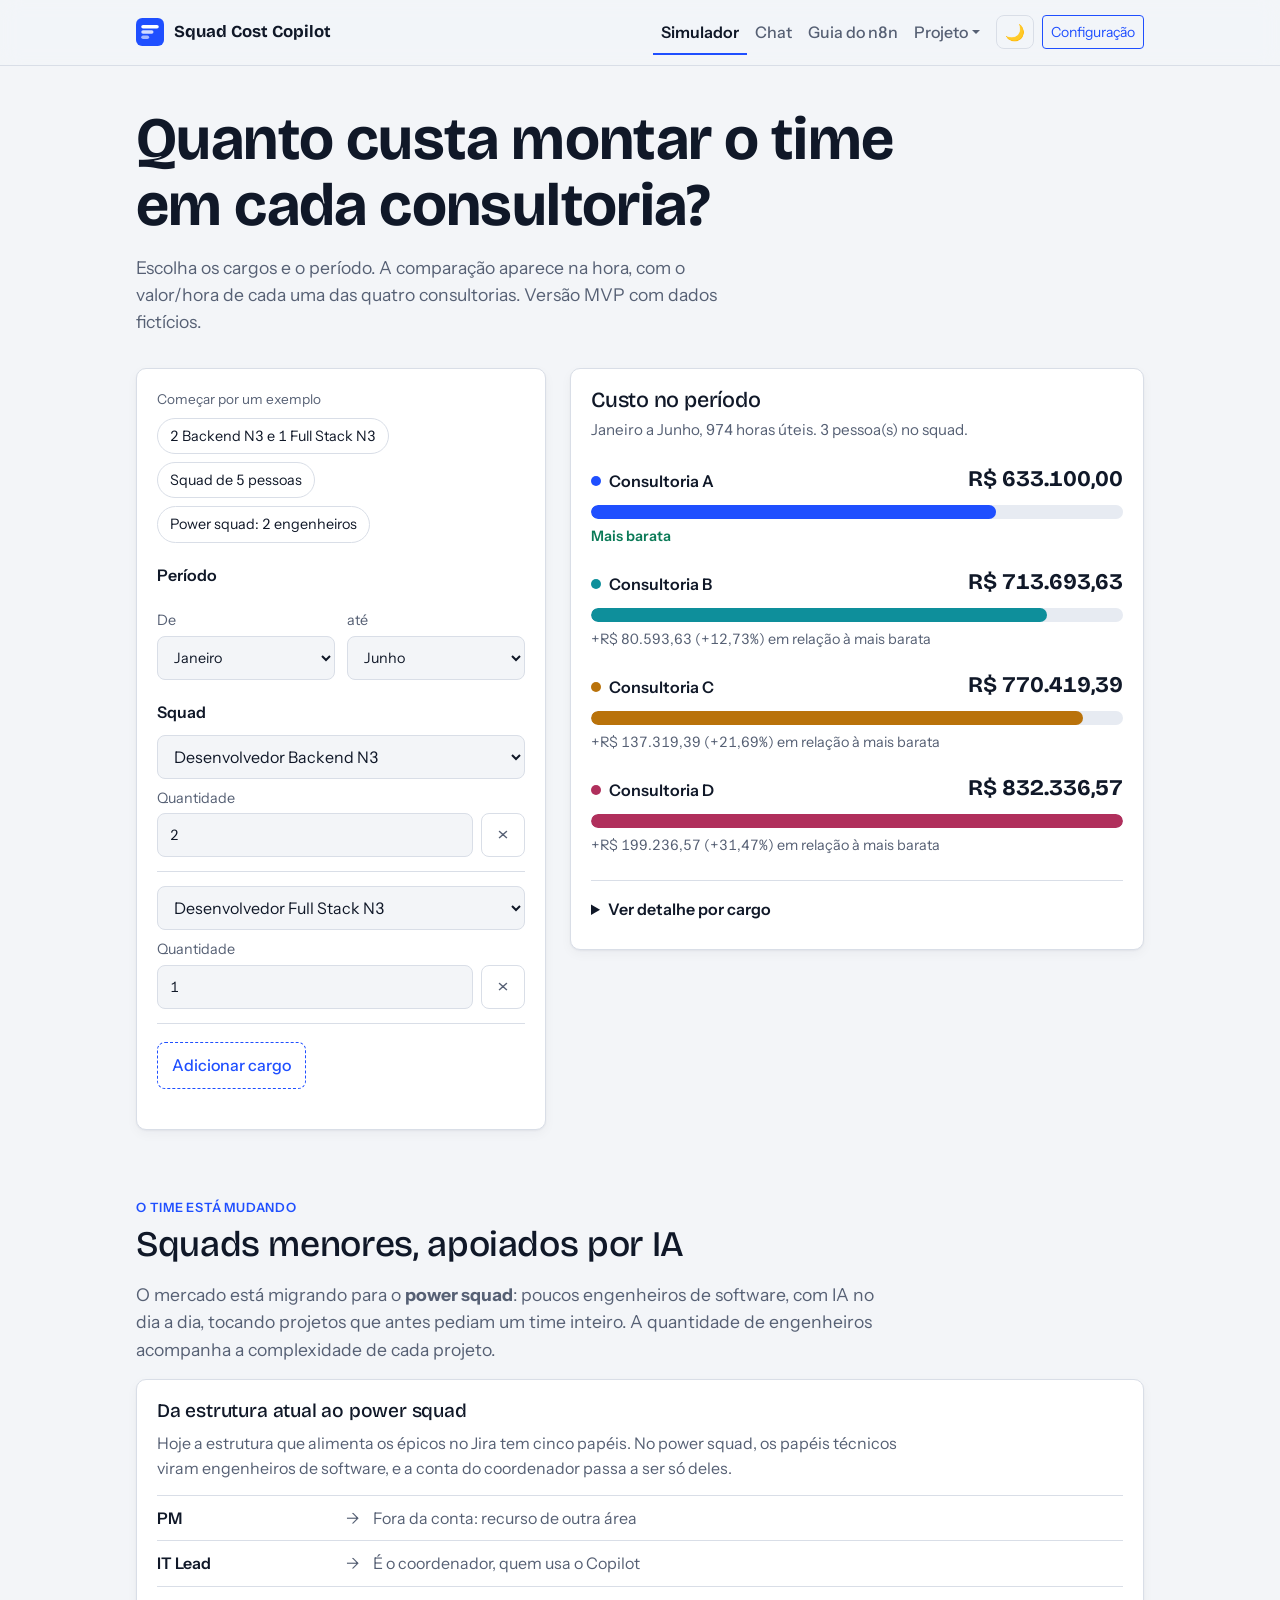
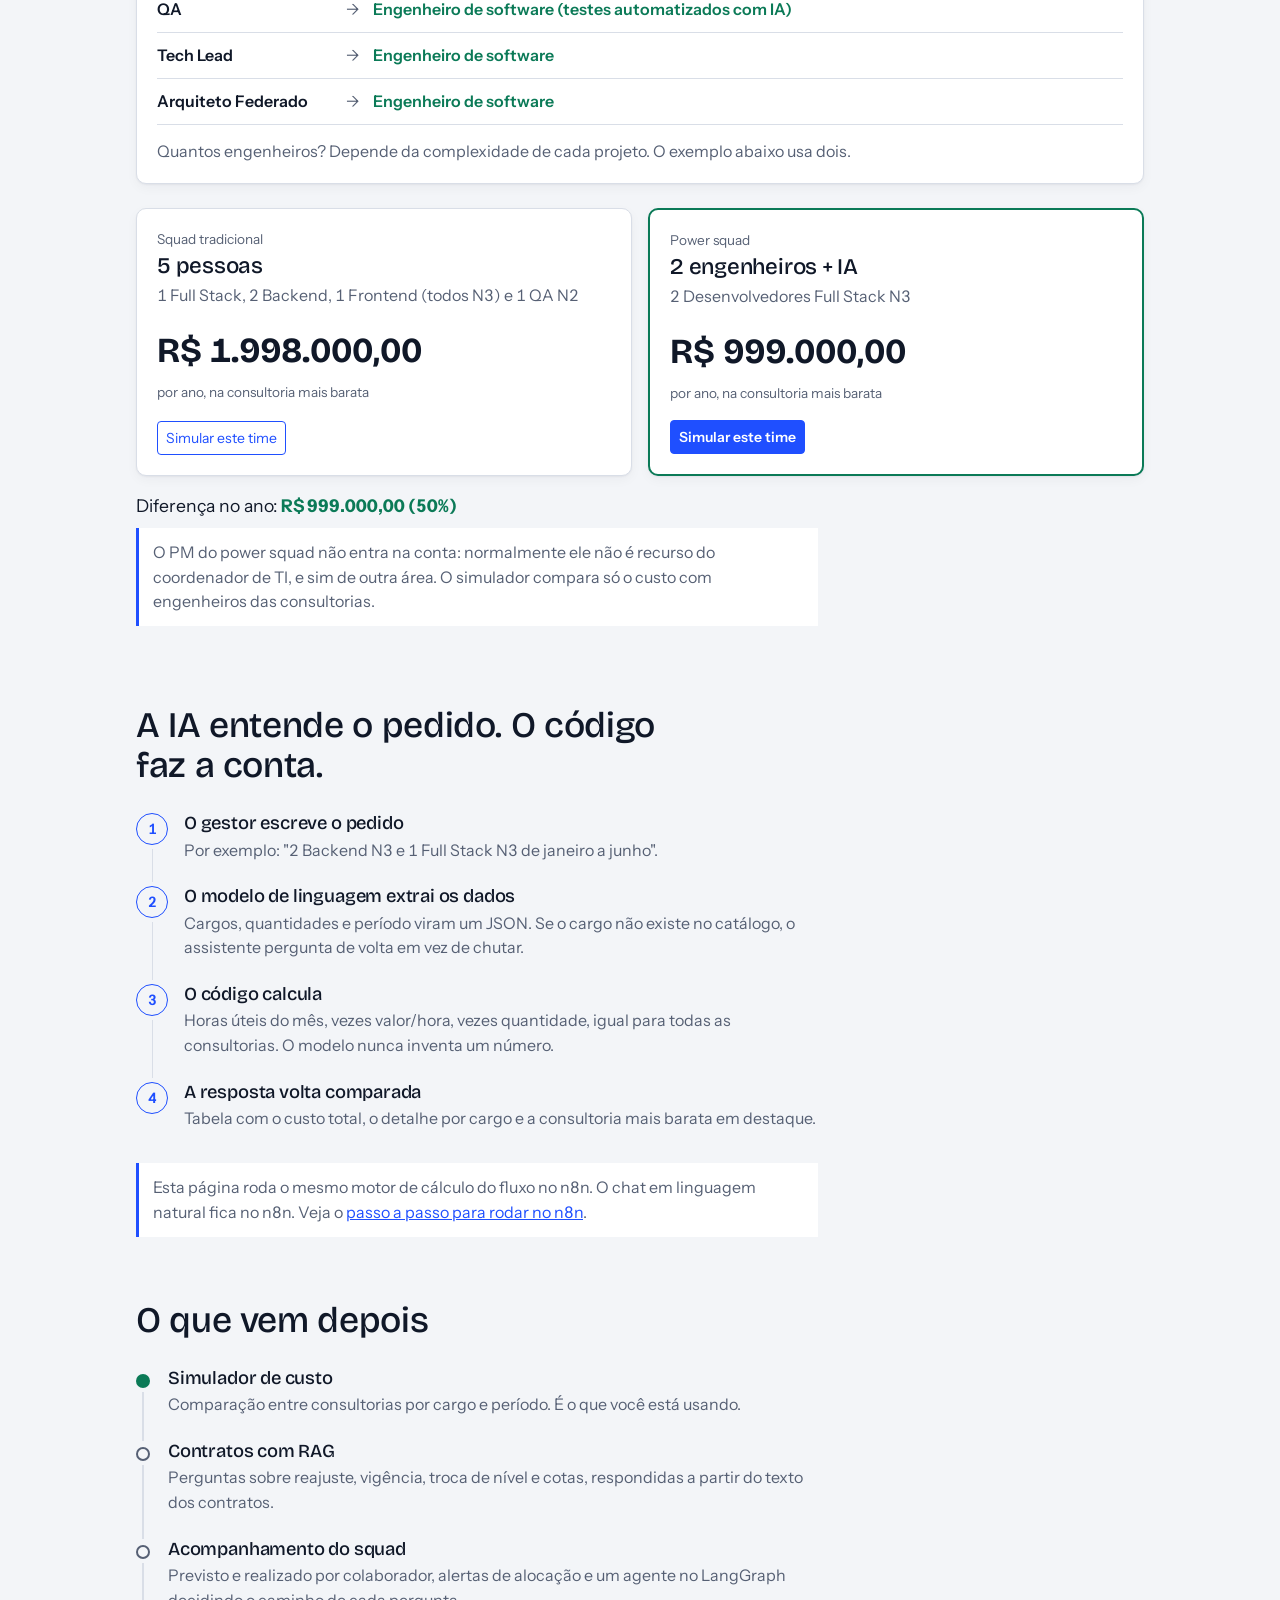
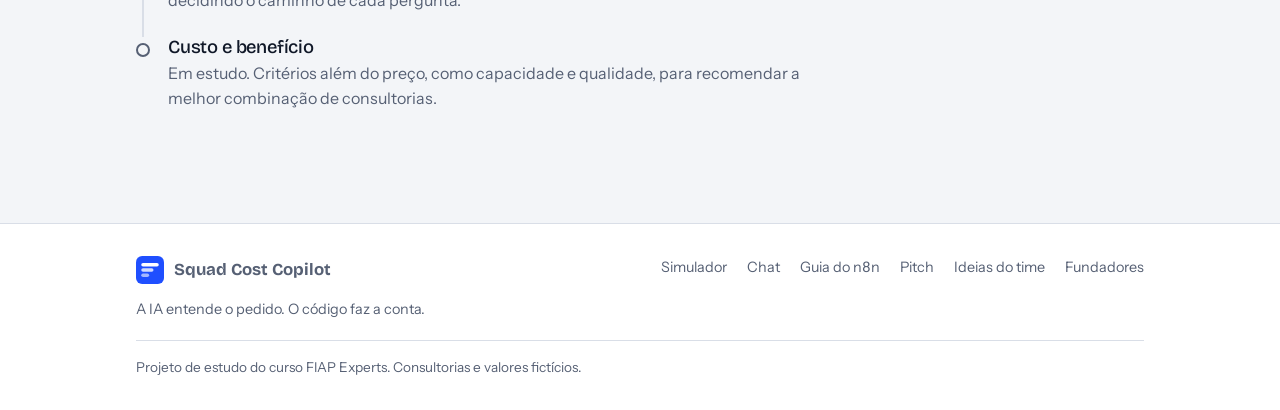
==== commit 5b3127dc: "Mostra a transição da estrutura atual para o power squad Co-Authored-By: Claude Opus 5.5 <noreply@an" ====
--- a/web/index.html
+++ b/web/index.html
@@ -84,6 +84,19 @@
       <span class="sobretitulo">O time está mudando</span>
       <h2 id="t-formatos">Squads menores, apoiados por IA</h2>
       <p class="lead">O mercado está migrando para o <strong>power squad</strong>: poucos engenheiros de software, com IA no dia a dia, tocando projetos que antes pediam um time inteiro. A quantidade de engenheiros acompanha a complexidade de cada projeto.</p>
+
+      <div class="painel de-para mt-3">
+        <h3>Da estrutura atual ao power squad</h3>
+        <p class="de-para-intro">Hoje a estrutura que alimenta os épicos no Jira tem cinco papéis. No power squad, os papéis técnicos viram engenheiros de software, e a conta do coordenador passa a ser só deles.</p>
+        <ul class="de-para-lista">
+          <li><span class="papel">PM</span><span class="seta" aria-hidden="true">→</span><span class="destino fora">Fora da conta: recurso de outra área</span></li>
+          <li><span class="papel">IT Lead</span><span class="seta" aria-hidden="true">→</span><span class="destino fora">É o coordenador, quem usa o Copilot</span></li>
+          <li><span class="papel">QA</span><span class="seta" aria-hidden="true">→</span><span class="destino eng">Engenheiro de software (testes automatizados com IA)</span></li>
+          <li><span class="papel">Tech Lead</span><span class="seta" aria-hidden="true">→</span><span class="destino eng">Engenheiro de software</span></li>
+          <li><span class="papel">Arquiteto Federado</span><span class="seta" aria-hidden="true">→</span><span class="destino eng">Engenheiro de software</span></li>
+        </ul>
+        <p class="de-para-intro">Quantos engenheiros? Depende da complexidade de cada projeto. O exemplo abaixo usa dois.</p>
+      </div>
 
       <div class="row g-3 mt-2">
         <div class="col-md-6">
--- a/web/style.css
+++ b/web/style.css
@@ -431,3 +431,19 @@
 .btn-tema { background: transparent; border: 1px solid var(--line); color: var(--ink); border-radius: 8px; min-height: 34px; min-width: 38px; padding: 4px 8px; line-height: 1; }
 .btn-tema:hover { background: var(--track); }
 @media (max-width: 991.98px) { .btn-tema { margin-top: 8px; width: 100%; } }
+
+/* de → para */
+.de-para { display: grid; gap: 10px; }
+.de-para h3 { font-size: 1.2rem; }
+.de-para-intro { color: var(--muted); max-width: 70ch; }
+.de-para-lista { list-style: none; margin: 4px 0; padding: 0; display: grid; gap: 0; }
+.de-para-lista li { display: grid; grid-template-columns: minmax(0, 11rem) 1.5rem minmax(0, 1fr); align-items: center; gap: 8px; padding: 10px 0; border-top: 1px solid var(--line); }
+.de-para-lista li:last-child { border-bottom: 1px solid var(--line); }
+.papel { font-weight: 600; }
+.seta { color: var(--muted); text-align: center; }
+.destino.fora { color: var(--muted); }
+.destino.eng { color: var(--good); font-weight: 600; }
+@media (max-width: 575.98px) {
+  .de-para-lista li { grid-template-columns: 1fr; gap: 2px; }
+  .seta { display: none; }
+}
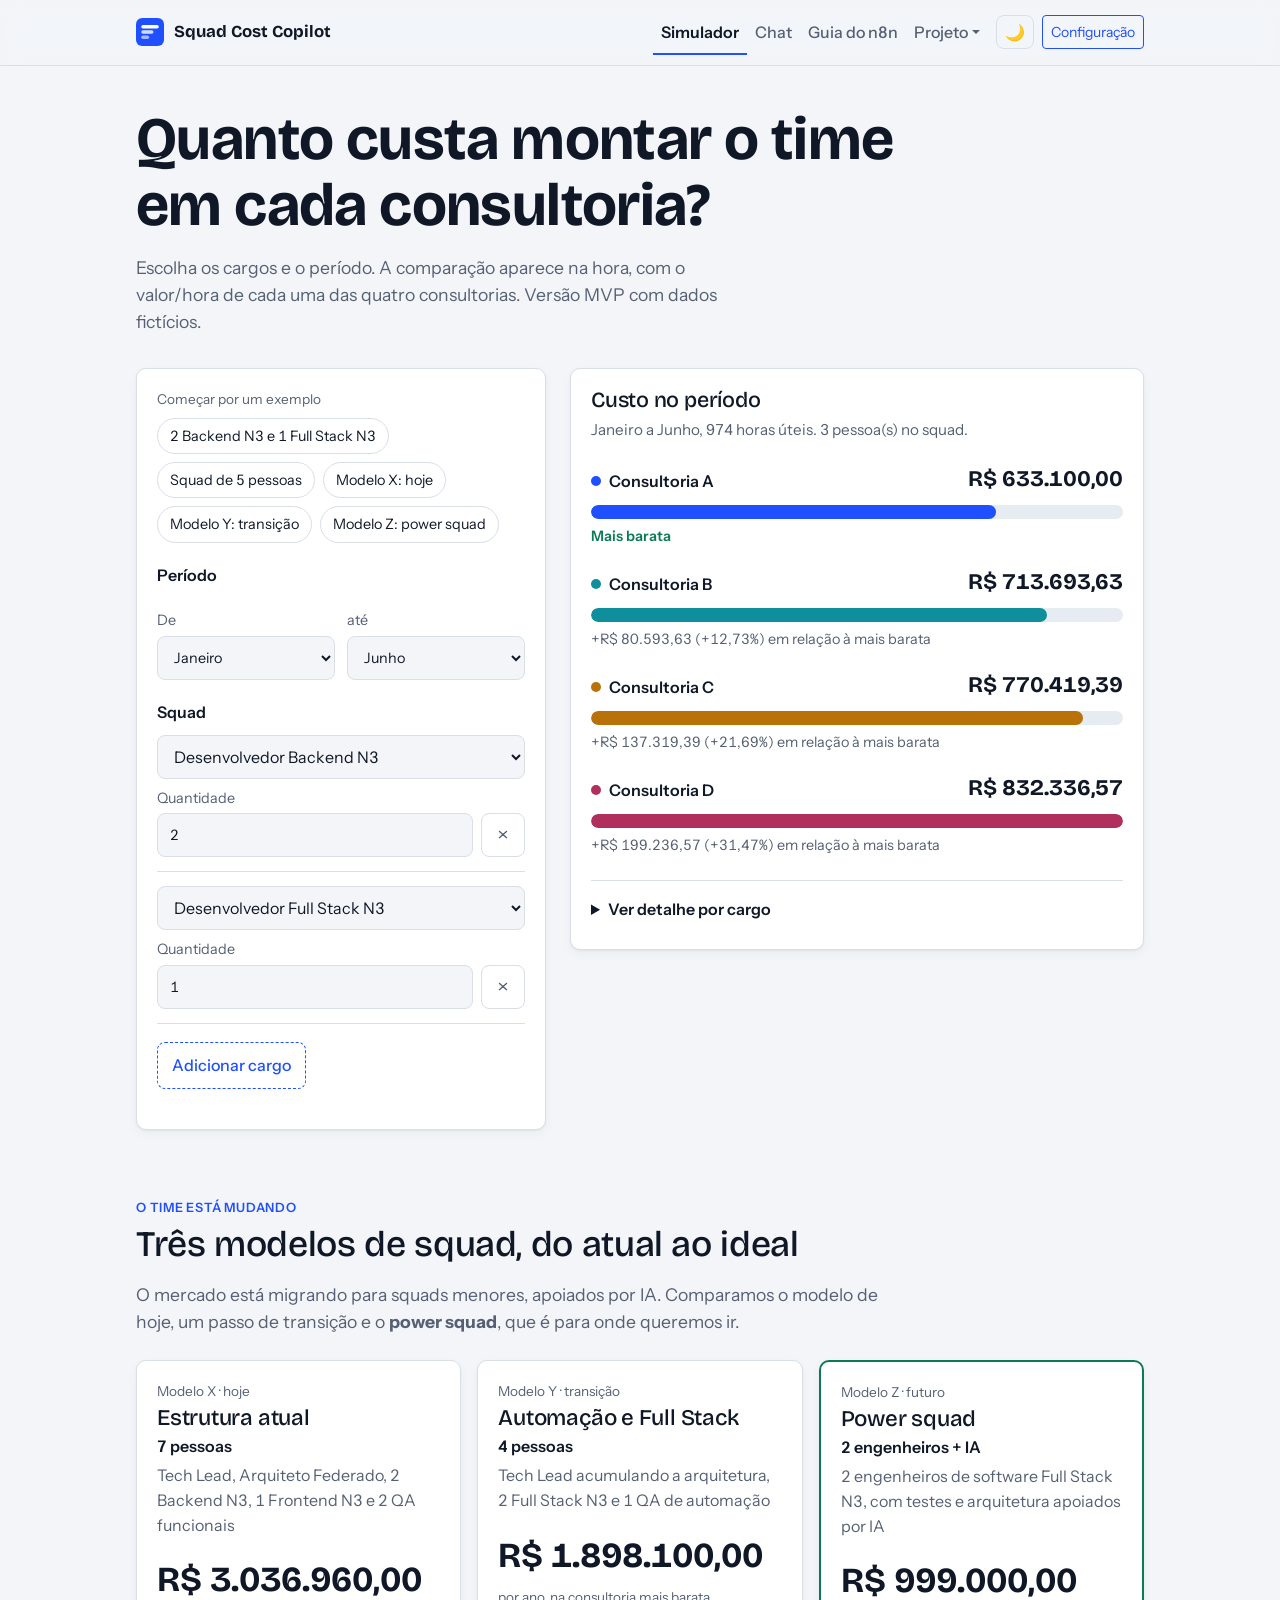
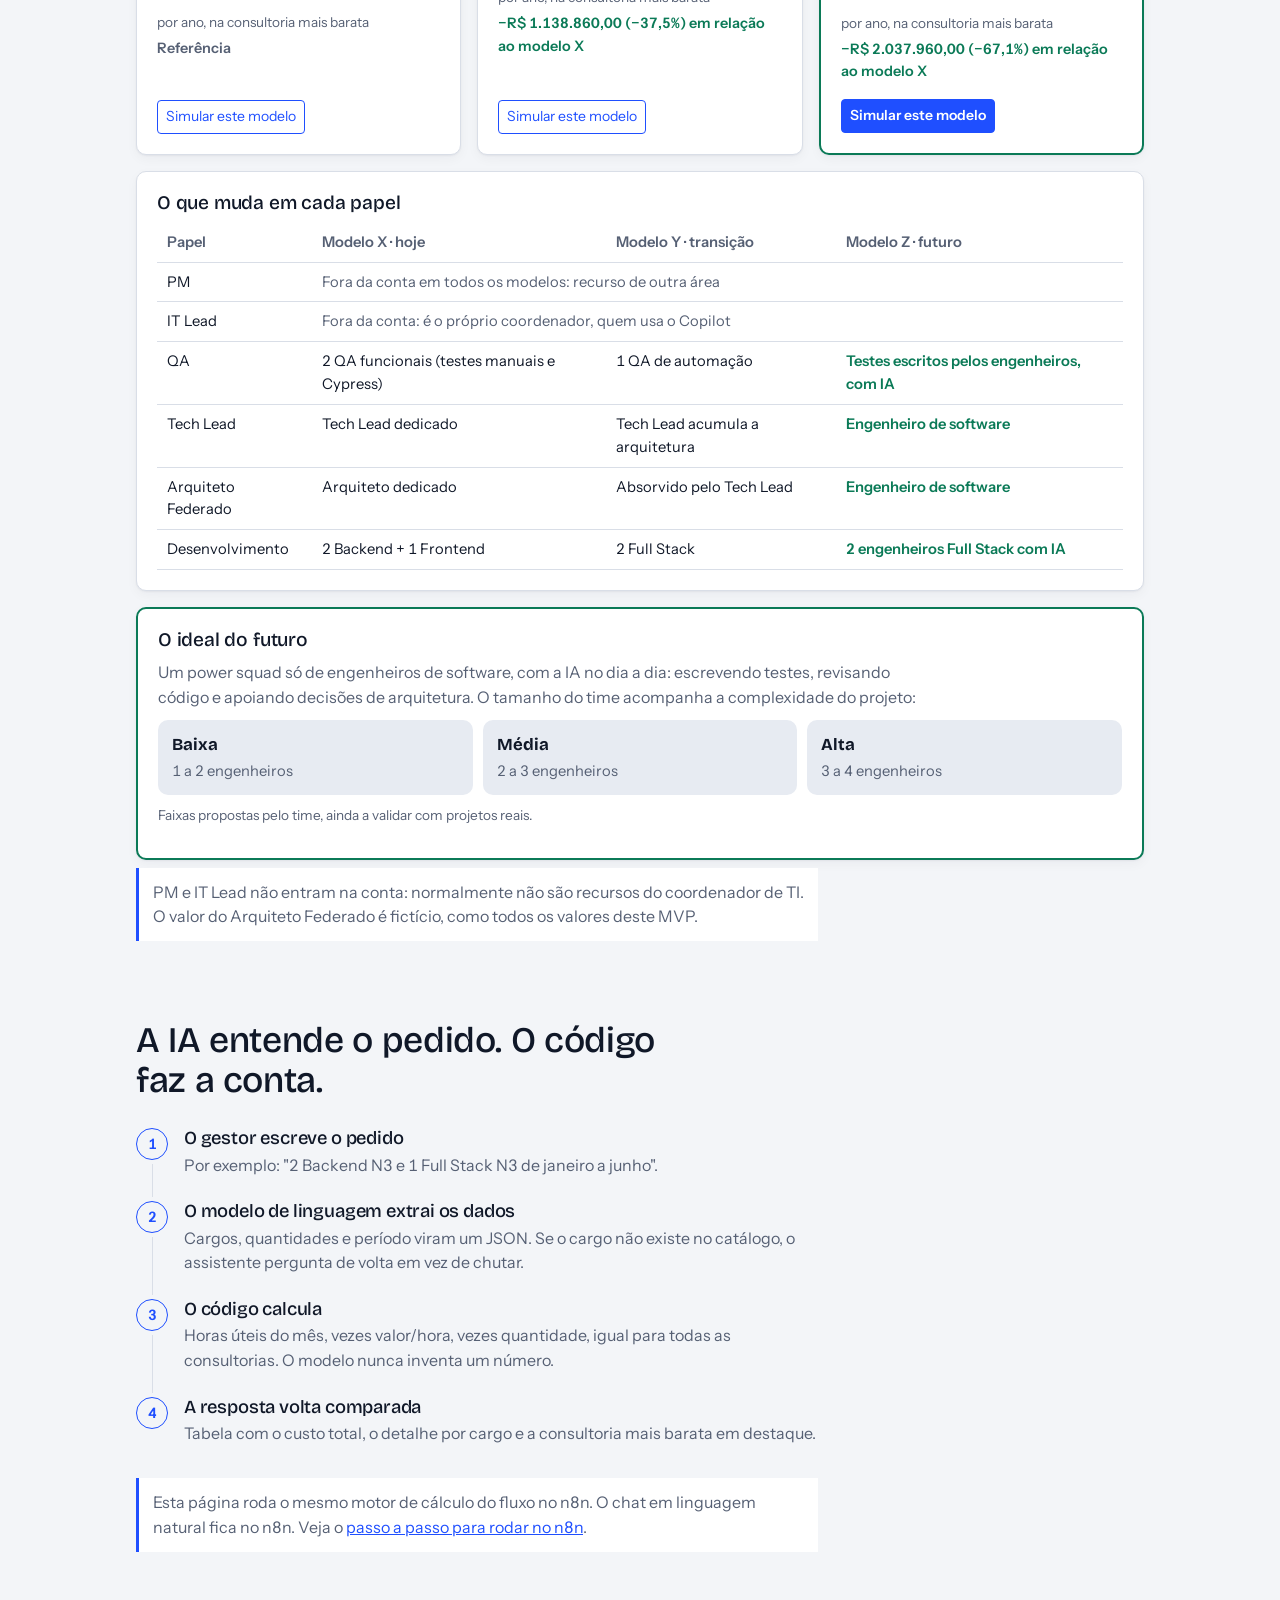
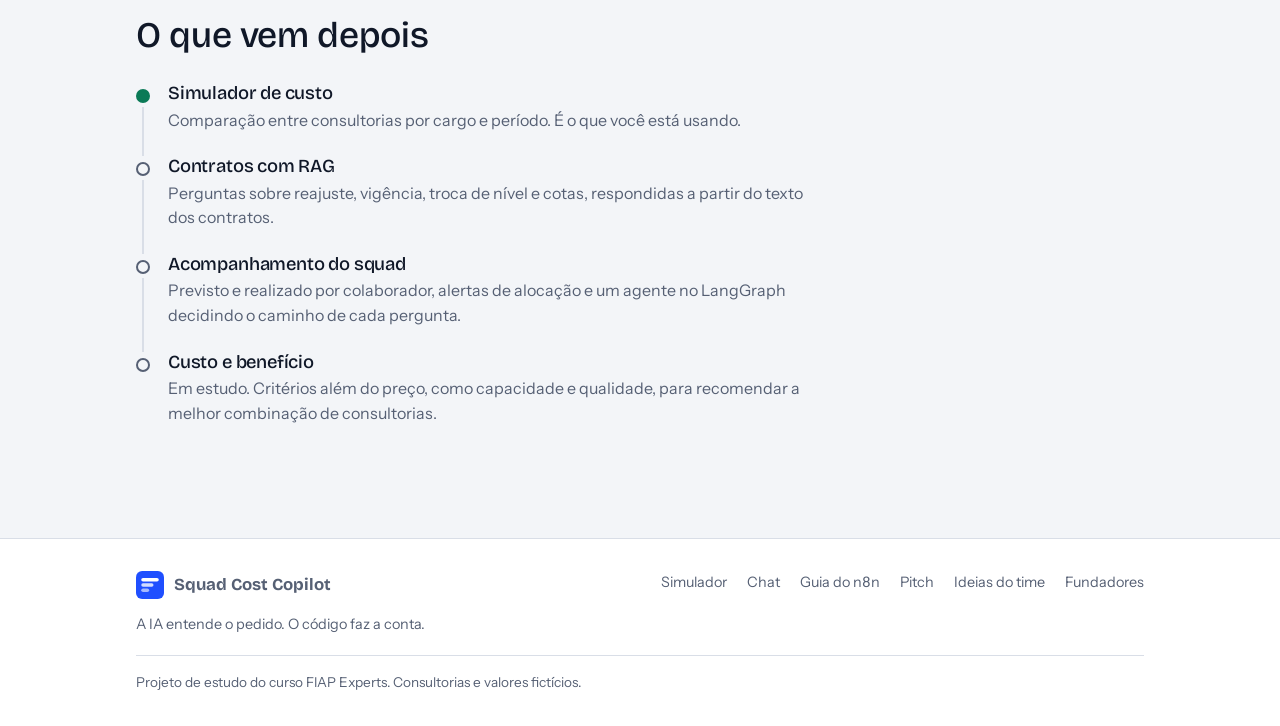
==== commit 8cae6a29: "Compara modelos X (hoje), Y (transição) e Z (power squad) Co-Authored-By: Claude Opus 5.5 <noreply@a" ====
--- a/web/index.html
+++ b/web/index.html
@@ -56,7 +56,9 @@
             <span class="rotulo">Começar por um exemplo</span>
             <button type="button" class="chip" data-exemplo="pedido">2 Backend N3 e 1 Full Stack N3</button>
             <button type="button" class="chip" data-exemplo="squad">Squad de 5 pessoas</button>
-            <button type="button" class="chip" data-exemplo="power">Power squad: 2 engenheiros</button>
+            <button type="button" class="chip" data-exemplo="x">Modelo X: hoje</button>
+            <button type="button" class="chip" data-exemplo="y">Modelo Y: transição</button>
+            <button type="button" class="chip" data-exemplo="z">Modelo Z: power squad</button>
           </div>
 
           <fieldset class="periodo">
@@ -82,46 +84,75 @@
 
     <section class="formatos wrap" id="formatos" aria-labelledby="t-formatos">
       <span class="sobretitulo">O time está mudando</span>
-      <h2 id="t-formatos">Squads menores, apoiados por IA</h2>
-      <p class="lead">O mercado está migrando para o <strong>power squad</strong>: poucos engenheiros de software, com IA no dia a dia, tocando projetos que antes pediam um time inteiro. A quantidade de engenheiros acompanha a complexidade de cada projeto.</p>
+      <h2 id="t-formatos">Três modelos de squad, do atual ao ideal</h2>
+      <p class="lead">O mercado está migrando para squads menores, apoiados por IA. Comparamos o modelo de hoje, um passo de transição e o <strong>power squad</strong>, que é para onde queremos ir.</p>
+
+      <div class="row g-3 mt-2">
+        <div class="col-lg-4">
+          <div class="painel formato">
+            <span class="rotulo">Modelo X · hoje</span>
+            <h3>Estrutura atual</h3>
+            <p class="formato-pessoas">7 pessoas</p>
+            <p>Tech Lead, Arquiteto Federado, 2 Backend N3, 1 Frontend N3 e 2 QA funcionais</p>
+            <p class="formato-custo" id="custo-x">–</p>
+            <p class="formato-legenda">por ano, na consultoria mais barata</p>
+            <p class="formato-dif formato-ref">Referência</p>
+            <button type="button" class="btn btn-outline-primary btn-sm" data-exemplo="x" data-rolar>Simular este modelo</button>
+          </div>
+        </div>
+        <div class="col-lg-4">
+          <div class="painel formato">
+            <span class="rotulo">Modelo Y · transição</span>
+            <h3>Automação e Full Stack</h3>
+            <p class="formato-pessoas">4 pessoas</p>
+            <p>Tech Lead acumulando a arquitetura, 2 Full Stack N3 e 1 QA de automação</p>
+            <p class="formato-custo" id="custo-y">–</p>
+            <p class="formato-legenda">por ano, na consultoria mais barata</p>
+            <p class="formato-dif" id="dif-y">–</p>
+            <button type="button" class="btn btn-outline-primary btn-sm" data-exemplo="y" data-rolar>Simular este modelo</button>
+          </div>
+        </div>
+        <div class="col-lg-4">
+          <div class="painel formato formato-destaque">
+            <span class="rotulo">Modelo Z · futuro</span>
+            <h3>Power squad</h3>
+            <p class="formato-pessoas">2 engenheiros + IA</p>
+            <p>2 engenheiros de software Full Stack N3, com testes e arquitetura apoiados por IA</p>
+            <p class="formato-custo" id="custo-z">–</p>
+            <p class="formato-legenda">por ano, na consultoria mais barata</p>
+            <p class="formato-dif" id="dif-z">–</p>
+            <button type="button" class="btn btn-primary btn-sm" data-exemplo="z" data-rolar>Simular este modelo</button>
+          </div>
+        </div>
+      </div>
 
       <div class="painel de-para mt-3">
-        <h3>Da estrutura atual ao power squad</h3>
-        <p class="de-para-intro">Hoje a estrutura que alimenta os épicos no Jira tem cinco papéis. No power squad, os papéis técnicos viram engenheiros de software, e a conta do coordenador passa a ser só deles.</p>
-        <ul class="de-para-lista">
-          <li><span class="papel">PM</span><span class="seta" aria-hidden="true">→</span><span class="destino fora">Fora da conta: recurso de outra área</span></li>
-          <li><span class="papel">IT Lead</span><span class="seta" aria-hidden="true">→</span><span class="destino fora">É o coordenador, quem usa o Copilot</span></li>
-          <li><span class="papel">QA</span><span class="seta" aria-hidden="true">→</span><span class="destino eng">Engenheiro de software (testes automatizados com IA)</span></li>
-          <li><span class="papel">Tech Lead</span><span class="seta" aria-hidden="true">→</span><span class="destino eng">Engenheiro de software</span></li>
-          <li><span class="papel">Arquiteto Federado</span><span class="seta" aria-hidden="true">→</span><span class="destino eng">Engenheiro de software</span></li>
+        <h3>O que muda em cada papel</h3>
+        <table class="tabela-ideias tabela-modelos">
+          <thead><tr><th>Papel</th><th>Modelo X · hoje</th><th>Modelo Y · transição</th><th>Modelo Z · futuro</th></tr></thead>
+          <tbody>
+            <tr><td>PM</td><td colspan="3" class="fora">Fora da conta em todos os modelos: recurso de outra área</td></tr>
+            <tr><td>IT Lead</td><td colspan="3" class="fora">Fora da conta: é o próprio coordenador, quem usa o Copilot</td></tr>
+            <tr><td>QA</td><td>2 QA funcionais (testes manuais e Cypress)</td><td>1 QA de automação</td><td class="eng">Testes escritos pelos engenheiros, com IA</td></tr>
+            <tr><td>Tech Lead</td><td>Tech Lead dedicado</td><td>Tech Lead acumula a arquitetura</td><td class="eng">Engenheiro de software</td></tr>
+            <tr><td>Arquiteto Federado</td><td>Arquiteto dedicado</td><td>Absorvido pelo Tech Lead</td><td class="eng">Engenheiro de software</td></tr>
+            <tr><td>Desenvolvimento</td><td>2 Backend + 1 Frontend</td><td>2 Full Stack</td><td class="eng">2 engenheiros Full Stack com IA</td></tr>
+          </tbody>
+        </table>
+      </div>
+
+      <div class="painel ideal mt-3">
+        <h3>O ideal do futuro</h3>
+        <p>Um power squad só de engenheiros de software, com a IA no dia a dia: escrevendo testes, revisando código e apoiando decisões de arquitetura. O tamanho do time acompanha a complexidade do projeto:</p>
+        <ul class="complexidade">
+          <li><strong>Baixa</strong><span>1 a 2 engenheiros</span></li>
+          <li><strong>Média</strong><span>2 a 3 engenheiros</span></li>
+          <li><strong>Alta</strong><span>3 a 4 engenheiros</span></li>
         </ul>
-        <p class="de-para-intro">Quantos engenheiros? Depende da complexidade de cada projeto. O exemplo abaixo usa dois.</p>
-      </div>
-
-      <div class="row g-3 mt-2">
-        <div class="col-md-6">
-          <div class="painel formato">
-            <span class="rotulo">Squad tradicional</span>
-            <h3>5 pessoas</h3>
-            <p>1 Full Stack, 2 Backend, 1 Frontend (todos N3) e 1 QA N2</p>
-            <p class="formato-custo" id="custo-squad">–</p>
-            <p class="formato-legenda">por ano, na consultoria mais barata</p>
-            <button type="button" class="btn btn-outline-primary btn-sm" data-exemplo="squad" data-rolar>Simular este time</button>
-          </div>
-        </div>
-        <div class="col-md-6">
-          <div class="painel formato formato-destaque">
-            <span class="rotulo">Power squad</span>
-            <h3>2 engenheiros + IA</h3>
-            <p>2 Desenvolvedores Full Stack N3</p>
-            <p class="formato-custo" id="custo-power">–</p>
-            <p class="formato-legenda">por ano, na consultoria mais barata</p>
-            <button type="button" class="btn btn-primary btn-sm" data-exemplo="power" data-rolar>Simular este time</button>
-          </div>
-        </div>
-      </div>
-      <p class="economia">Diferença no ano: <strong id="economia">–</strong></p>
-      <p class="nota">O PM do power squad não entra na conta: normalmente ele não é recurso do coordenador de TI, e sim de outra área. O simulador compara só o custo com engenheiros das consultorias.</p>
+        <p class="formato-legenda">Faixas propostas pelo time, ainda a validar com projetos reais.</p>
+      </div>
+
+      <p class="nota">PM e IT Lead não entram na conta: normalmente não são recursos do coordenador de TI. O valor do Arquiteto Federado é fictício, como todos os valores deste MVP.</p>
     </section>
 
     <section class="como wrap" id="como" aria-labelledby="t-como">
--- a/web/style.css
+++ b/web/style.css
@@ -447,3 +447,24 @@
   .de-para-lista li { grid-template-columns: 1fr; gap: 2px; }
   .seta { display: none; }
 }
+
+/* modelos X, Y, Z */
+.formato-pessoas { font-weight: 600; color: var(--ink) !important; }
+.formato-dif { font-size: 0.9rem; font-weight: 600; color: var(--good) !important; margin-bottom: 12px; }
+.formato-ref { color: var(--muted) !important; }
+.formato .formato-legenda { margin-bottom: 0; }
+.tabela-modelos td.fora { color: var(--muted); }
+.tabela-modelos td.eng { color: var(--good); font-weight: 600; }
+@media (max-width: 575.98px) {
+  .tabela-modelos td:nth-child(2)::before { content: "Hoje: "; color: var(--muted); font-weight: 400; }
+  .tabela-modelos td:nth-child(3)::before { content: "Transição: "; color: var(--muted); font-weight: 400; }
+  .tabela-modelos td:nth-child(4)::before { content: "Futuro: "; color: var(--muted); font-weight: 400; }
+  .tabela-modelos td[colspan]::before { content: none; }
+}
+.ideal { display: grid; gap: 10px; border: 2px solid var(--good); }
+.ideal h3 { font-size: 1.2rem; }
+.ideal > p { color: var(--muted); max-width: 70ch; }
+.complexidade { list-style: none; margin: 0; padding: 0; display: grid; gap: 10px; grid-template-columns: repeat(auto-fit, minmax(150px, 1fr)); }
+.complexidade li { background: var(--track); border-radius: var(--r); padding: 12px 14px; display: grid; gap: 2px; }
+.complexidade strong { font-family: var(--display); font-size: 1.05rem; }
+.complexidade span { color: var(--muted); font-size: 0.92rem; }
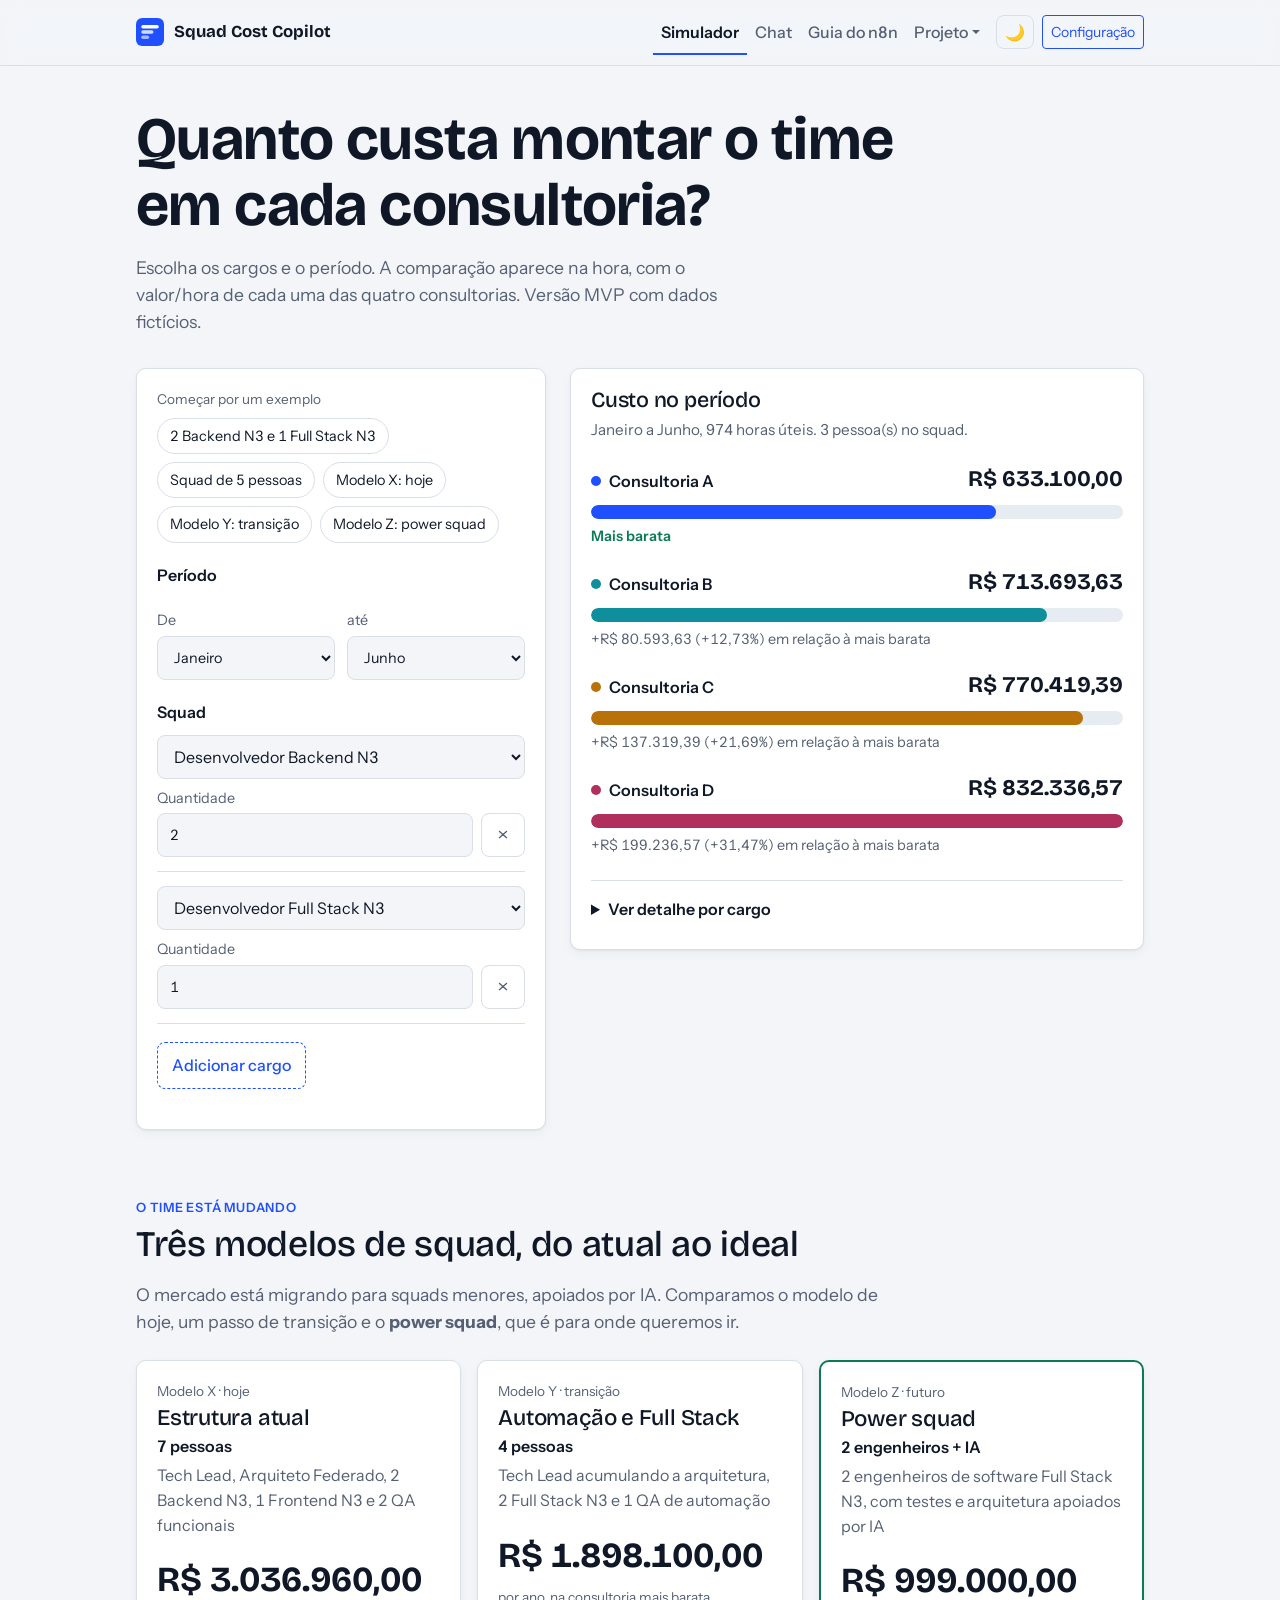
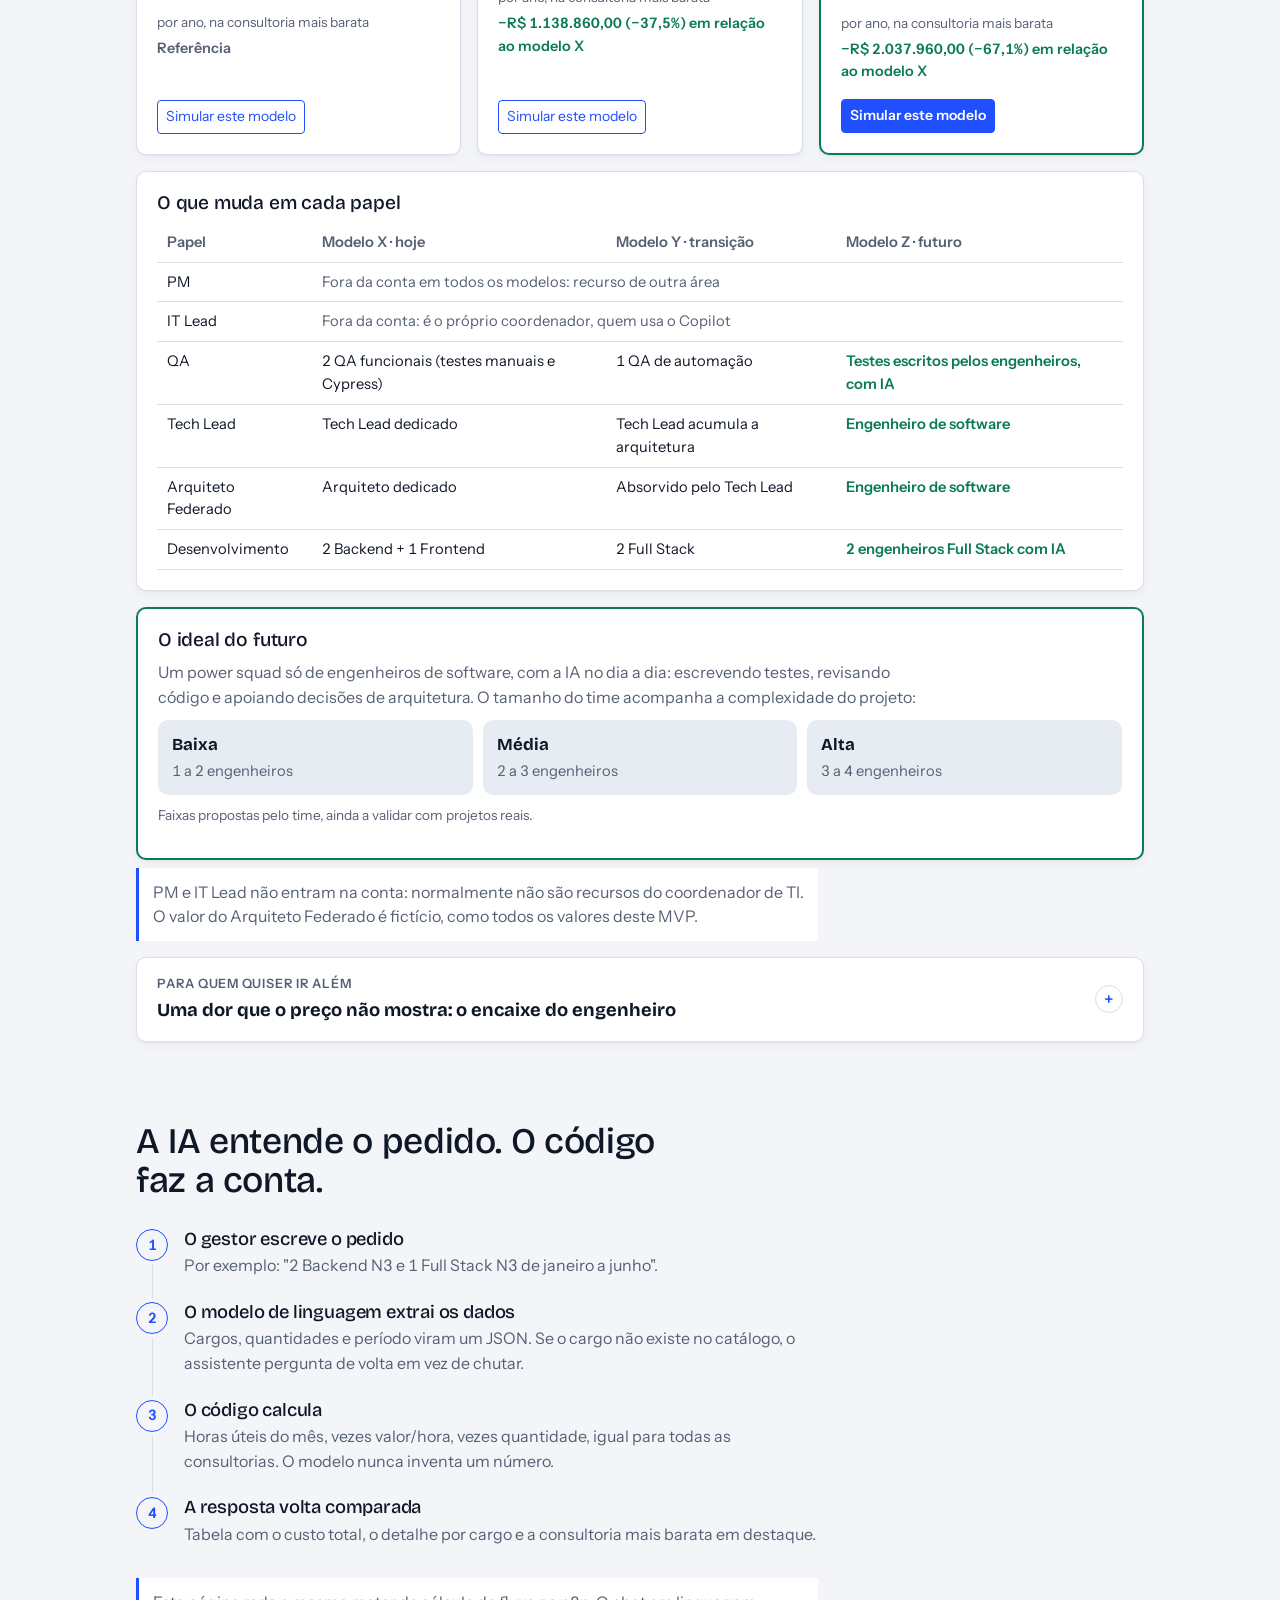
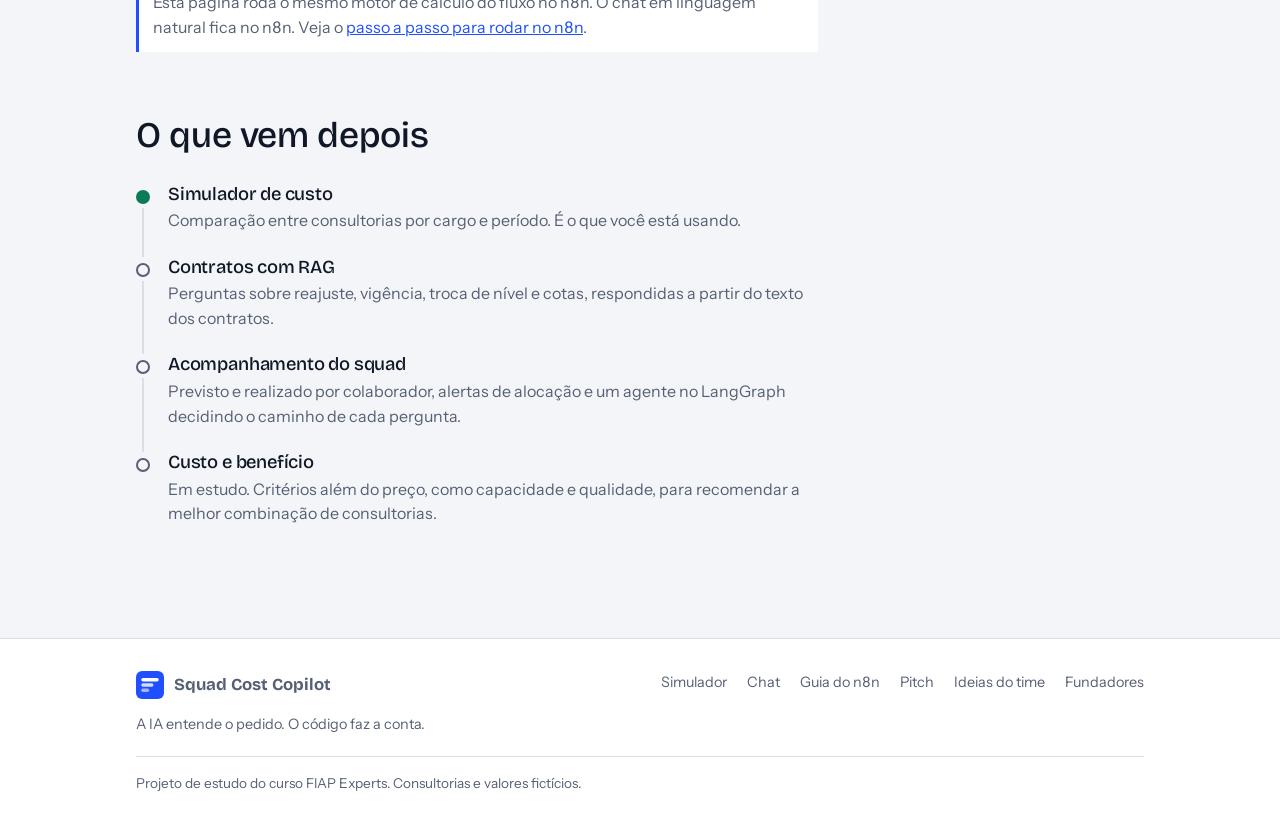
==== commit 161eb110: "Registra a dor do encaixe do engenheiro como leitura opcional Co-Authored-By: Claude Opus 5.5 <norep" ====
--- a/web/index.html
+++ b/web/index.html
@@ -153,6 +153,25 @@
       </div>
 
       <p class="nota">PM e IT Lead não entram na conta: normalmente não são recursos do coordenador de TI. O valor do Arquiteto Federado é fictício, como todos os valores deste MVP.</p>
+
+      <details class="painel ressalva">
+        <summary>
+          <span class="sobretitulo">Para quem quiser ir além</span>
+          <span class="ressalva-titulo">Uma dor que o preço não mostra: o encaixe do engenheiro</span>
+        </summary>
+        <div class="ressalva-corpo">
+          <p>No modelo de consultoria, o coordenador não entrevista o engenheiro que vai ser alocado. Às vezes chega alguém com um perfil que não atende aquele projeto: stack diferente, senioridade abaixo do esperado ou pouca experiência no domínio do negócio.</p>
+          <p>Esse custo não aparece no valor/hora, mas existe:</p>
+          <ul>
+            <li>semanas de adaptação antes de o engenheiro entregar;</li>
+            <li>retrabalho e atraso no épico;</li>
+            <li>pedido de substituição e um novo período de adaptação.</li>
+          </ul>
+          <p>No power squad, com dois ou três engenheiros, uma alocação errada pesa ainda mais: é um terço ou metade do time.</p>
+          <p><strong>Como o Copilot pode ajudar no futuro:</strong> registrar o histórico de entrega por consultoria e por perfil, descrever o projeto (stack, domínio, complexidade) junto com o pedido e somar esse histórico ao preço na hora de recomendar. É o caminho para o melhor custo-benefício, não só o menor preço.</p>
+          <p class="ressalva-aviso"><strong>Ressalva:</strong> isso ainda não está no MVP. O objetivo é avaliar a aderência da alocação ao projeto, não avaliar pessoas. Qualquer registro desse tipo precisa respeitar o contrato com as consultorias e a LGPD, e deve ser alinhado com RH e jurídico antes.</p>
+        </div>
+      </details>
     </section>
 
     <section class="como wrap" id="como" aria-labelledby="t-como">
--- a/web/style.css
+++ b/web/style.css
@@ -468,3 +468,20 @@
 .complexidade li { background: var(--track); border-radius: var(--r); padding: 12px 14px; display: grid; gap: 2px; }
 .complexidade strong { font-family: var(--display); font-size: 1.05rem; }
 .complexidade span { color: var(--muted); font-size: 0.92rem; }
+
+/* ressalva recolhida */
+.ressalva { margin-top: 16px; padding: 0; }
+.ressalva summary { list-style: none; cursor: pointer; padding: 16px 48px 16px 20px; position: relative; display: grid; gap: 2px; }
+.ressalva summary::-webkit-details-marker { display: none; }
+.ressalva summary::after {
+  content: "+"; position: absolute; right: 20px; top: 50%; transform: translateY(-50%);
+  width: 28px; height: 28px; border-radius: 50%; border: 1px solid var(--line);
+  display: grid; place-items: center; color: var(--accent); font-weight: 600;
+}
+.ressalva[open] summary::after { content: "−"; }
+.ressalva .sobretitulo { margin: 0; color: var(--muted); }
+.ressalva-titulo { font-family: var(--display); font-weight: 700; font-size: 1.15rem; }
+.ressalva-corpo { padding: 0 20px 20px; display: grid; gap: 10px; max-width: 75ch; color: var(--muted); }
+.ressalva-corpo strong { color: var(--ink); }
+.ressalva-corpo ul { margin: 0; padding-left: 20px; display: grid; gap: 4px; }
+.ressalva-aviso { border-left: 3px solid var(--cc); padding: 8px 12px; background: var(--track); border-radius: 0 8px 8px 0; }
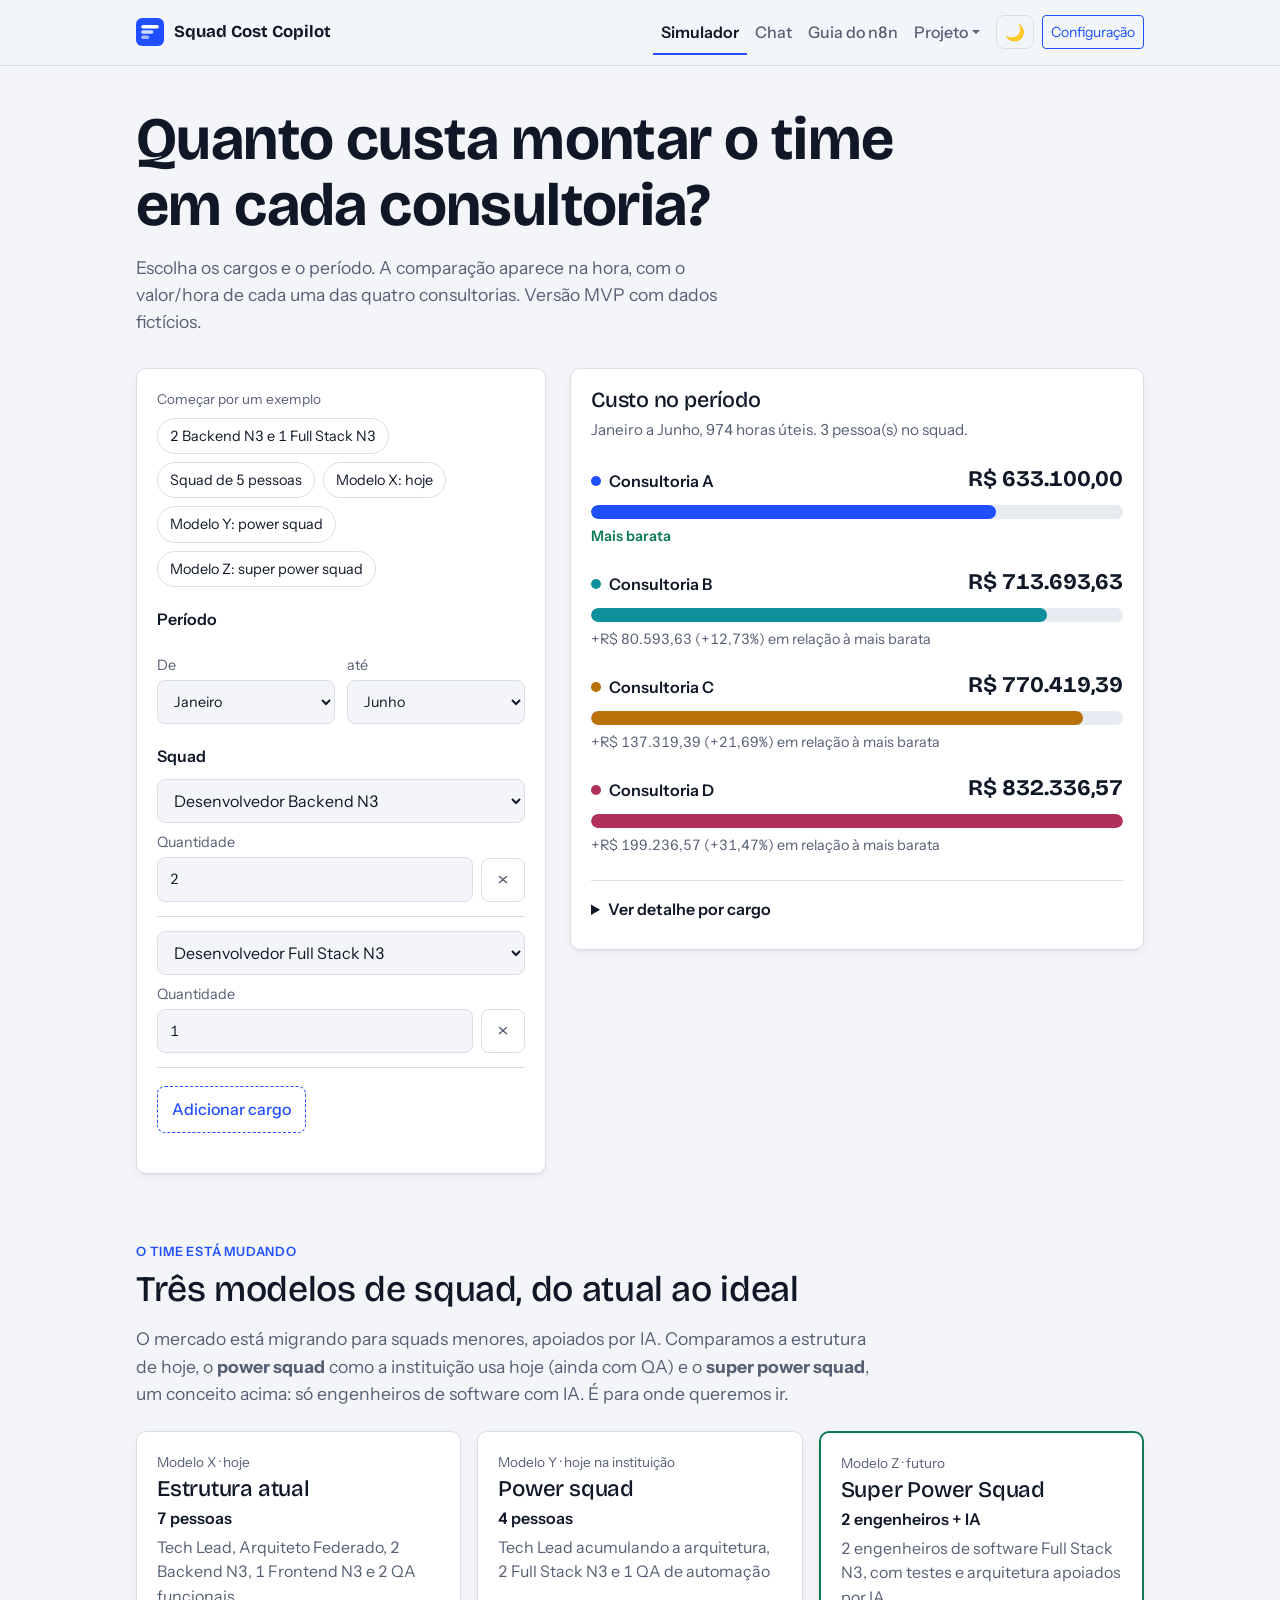
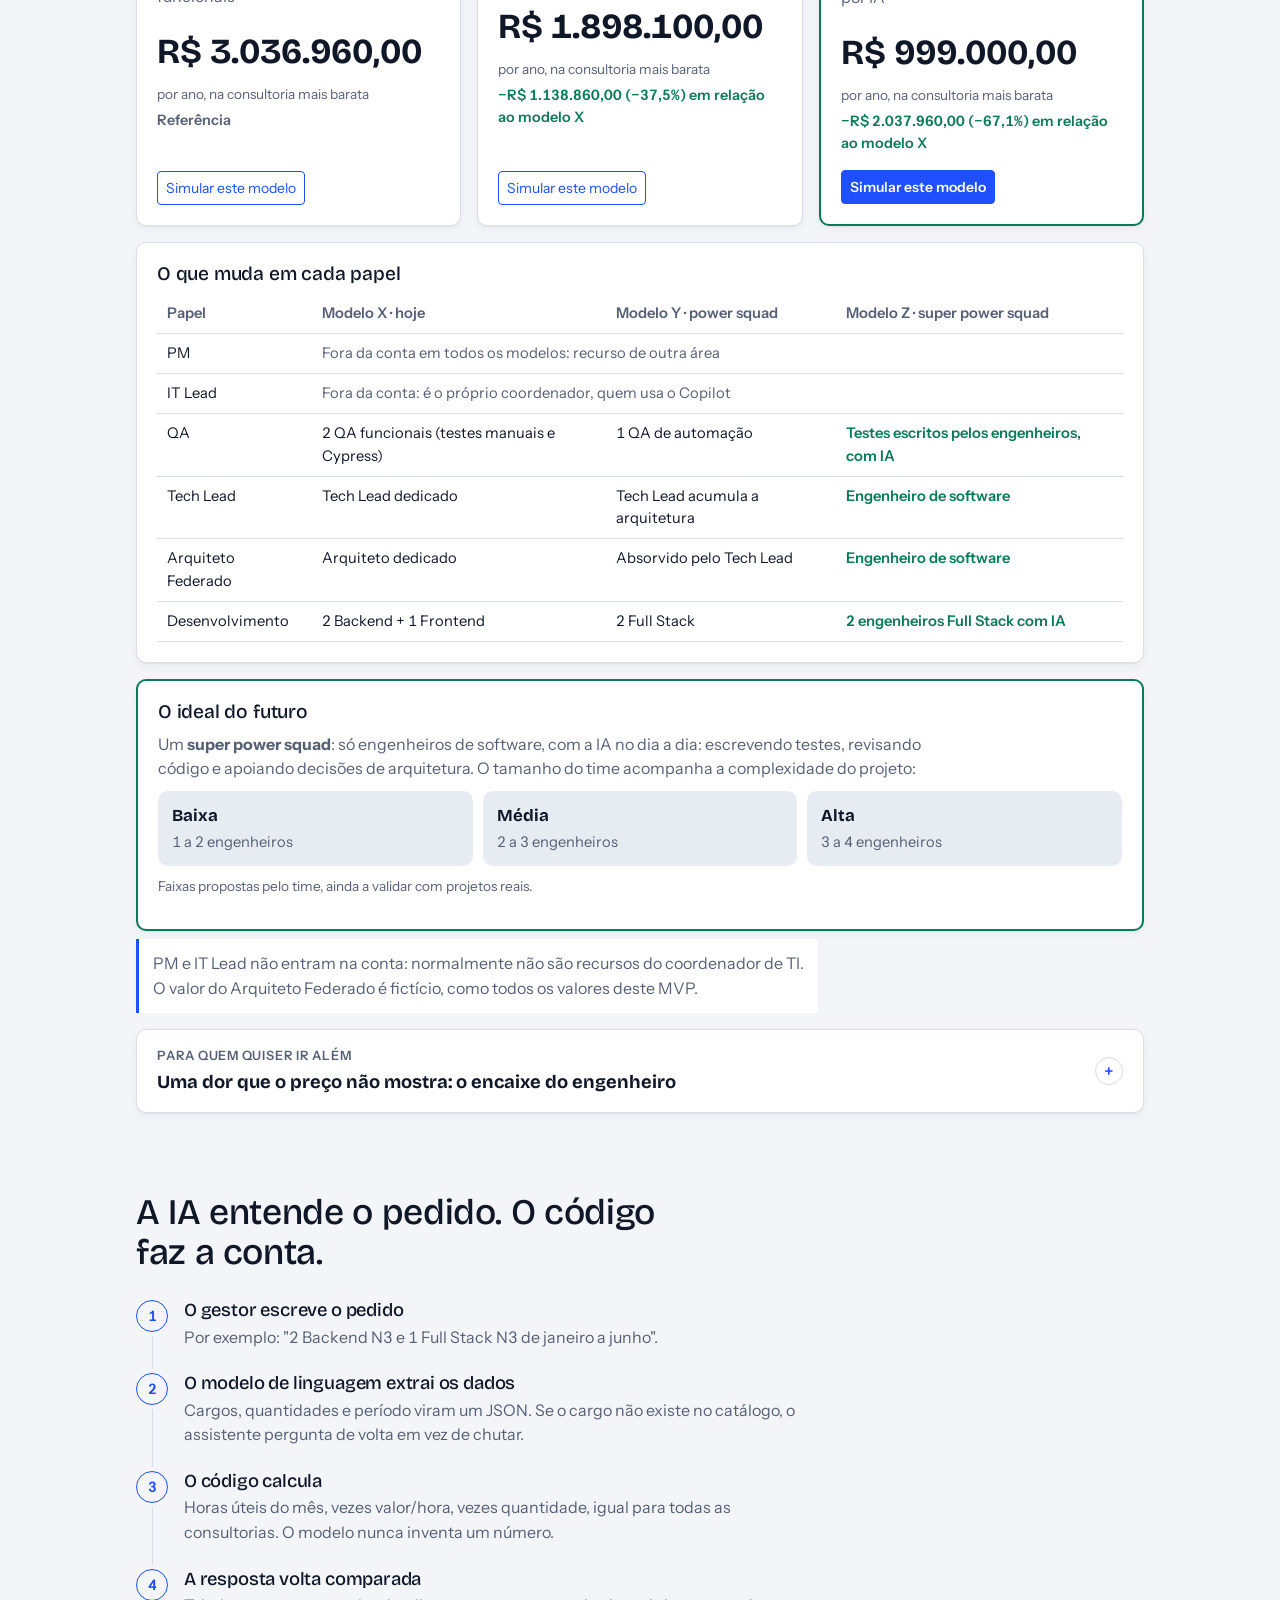
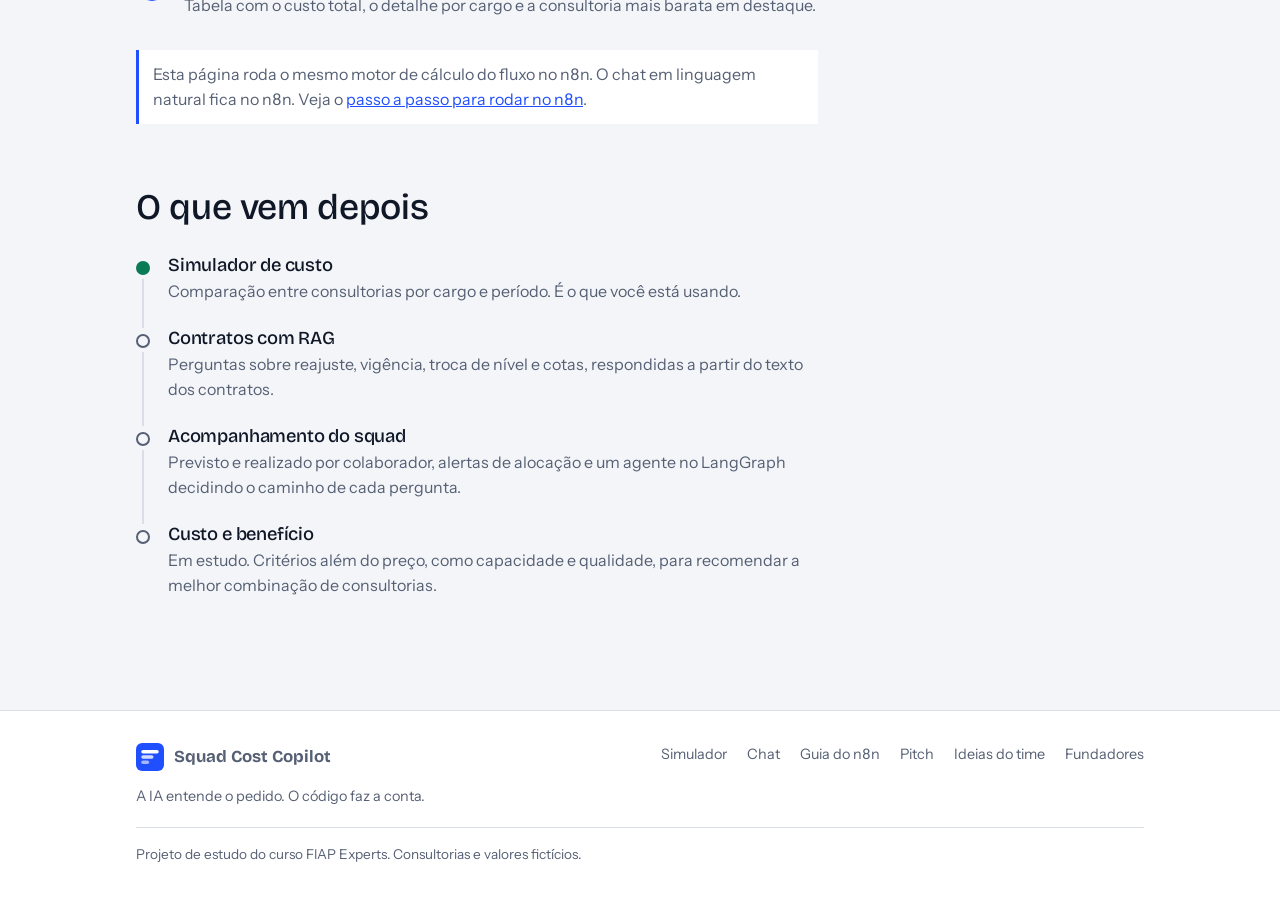
==== commit e011e046: "Renomeia modelo Z para Super Power Squad e Y para Power squad Co-Authored-By: Claude Opus 5.5 <norep" ====
--- a/web/index.html
+++ b/web/index.html
@@ -57,8 +57,8 @@
             <button type="button" class="chip" data-exemplo="pedido">2 Backend N3 e 1 Full Stack N3</button>
             <button type="button" class="chip" data-exemplo="squad">Squad de 5 pessoas</button>
             <button type="button" class="chip" data-exemplo="x">Modelo X: hoje</button>
-            <button type="button" class="chip" data-exemplo="y">Modelo Y: transição</button>
-            <button type="button" class="chip" data-exemplo="z">Modelo Z: power squad</button>
+            <button type="button" class="chip" data-exemplo="y">Modelo Y: power squad</button>
+            <button type="button" class="chip" data-exemplo="z">Modelo Z: super power squad</button>
           </div>
 
           <fieldset class="periodo">
@@ -85,7 +85,7 @@
     <section class="formatos wrap" id="formatos" aria-labelledby="t-formatos">
       <span class="sobretitulo">O time está mudando</span>
       <h2 id="t-formatos">Três modelos de squad, do atual ao ideal</h2>
-      <p class="lead">O mercado está migrando para squads menores, apoiados por IA. Comparamos o modelo de hoje, um passo de transição e o <strong>power squad</strong>, que é para onde queremos ir.</p>
+      <p class="lead">O mercado está migrando para squads menores, apoiados por IA. Comparamos a estrutura de hoje, o <strong>power squad</strong> como a instituição usa hoje (ainda com QA) e o <strong>super power squad</strong>, um conceito acima: só engenheiros de software com IA. É para onde queremos ir.</p>
 
       <div class="row g-3 mt-2">
         <div class="col-lg-4">
@@ -102,8 +102,8 @@
         </div>
         <div class="col-lg-4">
           <div class="painel formato">
-            <span class="rotulo">Modelo Y · transição</span>
-            <h3>Automação e Full Stack</h3>
+            <span class="rotulo">Modelo Y · hoje na instituição</span>
+            <h3>Power squad</h3>
             <p class="formato-pessoas">4 pessoas</p>
             <p>Tech Lead acumulando a arquitetura, 2 Full Stack N3 e 1 QA de automação</p>
             <p class="formato-custo" id="custo-y">–</p>
@@ -115,7 +115,7 @@
         <div class="col-lg-4">
           <div class="painel formato formato-destaque">
             <span class="rotulo">Modelo Z · futuro</span>
-            <h3>Power squad</h3>
+            <h3>Super Power Squad</h3>
             <p class="formato-pessoas">2 engenheiros + IA</p>
             <p>2 engenheiros de software Full Stack N3, com testes e arquitetura apoiados por IA</p>
             <p class="formato-custo" id="custo-z">–</p>
@@ -129,7 +129,7 @@
       <div class="painel de-para mt-3">
         <h3>O que muda em cada papel</h3>
         <table class="tabela-ideias tabela-modelos">
-          <thead><tr><th>Papel</th><th>Modelo X · hoje</th><th>Modelo Y · transição</th><th>Modelo Z · futuro</th></tr></thead>
+          <thead><tr><th>Papel</th><th>Modelo X · hoje</th><th>Modelo Y · power squad</th><th>Modelo Z · super power squad</th></tr></thead>
           <tbody>
             <tr><td>PM</td><td colspan="3" class="fora">Fora da conta em todos os modelos: recurso de outra área</td></tr>
             <tr><td>IT Lead</td><td colspan="3" class="fora">Fora da conta: é o próprio coordenador, quem usa o Copilot</td></tr>
@@ -143,7 +143,7 @@
 
       <div class="painel ideal mt-3">
         <h3>O ideal do futuro</h3>
-        <p>Um power squad só de engenheiros de software, com a IA no dia a dia: escrevendo testes, revisando código e apoiando decisões de arquitetura. O tamanho do time acompanha a complexidade do projeto:</p>
+        <p>Um <strong>super power squad</strong>: só engenheiros de software, com a IA no dia a dia: escrevendo testes, revisando código e apoiando decisões de arquitetura. O tamanho do time acompanha a complexidade do projeto:</p>
         <ul class="complexidade">
           <li><strong>Baixa</strong><span>1 a 2 engenheiros</span></li>
           <li><strong>Média</strong><span>2 a 3 engenheiros</span></li>
@@ -167,7 +167,7 @@
             <li>retrabalho e atraso no épico;</li>
             <li>pedido de substituição e um novo período de adaptação.</li>
           </ul>
-          <p>No power squad, com dois ou três engenheiros, uma alocação errada pesa ainda mais: é um terço ou metade do time.</p>
+          <p>No super power squad, com dois ou três engenheiros, uma alocação errada pesa ainda mais: é um terço ou metade do time.</p>
           <p><strong>Como o Copilot pode ajudar no futuro:</strong> registrar o histórico de entrega por consultoria e por perfil, descrever o projeto (stack, domínio, complexidade) junto com o pedido e somar esse histórico ao preço na hora de recomendar. É o caminho para o melhor custo-benefício, não só o menor preço.</p>
           <p class="ressalva-aviso"><strong>Ressalva:</strong> isso ainda não está no MVP. O objetivo é avaliar a aderência da alocação ao projeto, não avaliar pessoas. Qualquer registro desse tipo precisa respeitar o contrato com as consultorias e a LGPD, e deve ser alinhado com RH e jurídico antes.</p>
         </div>
--- a/web/style.css
+++ b/web/style.css
@@ -457,8 +457,8 @@
 .tabela-modelos td.eng { color: var(--good); font-weight: 600; }
 @media (max-width: 575.98px) {
   .tabela-modelos td:nth-child(2)::before { content: "Hoje: "; color: var(--muted); font-weight: 400; }
-  .tabela-modelos td:nth-child(3)::before { content: "Transição: "; color: var(--muted); font-weight: 400; }
-  .tabela-modelos td:nth-child(4)::before { content: "Futuro: "; color: var(--muted); font-weight: 400; }
+  .tabela-modelos td:nth-child(3)::before { content: "Power squad: "; color: var(--muted); font-weight: 400; }
+  .tabela-modelos td:nth-child(4)::before { content: "Super power: "; color: var(--muted); font-weight: 400; }
   .tabela-modelos td[colspan]::before { content: none; }
 }
 .ideal { display: grid; gap: 10px; border: 2px solid var(--good); }
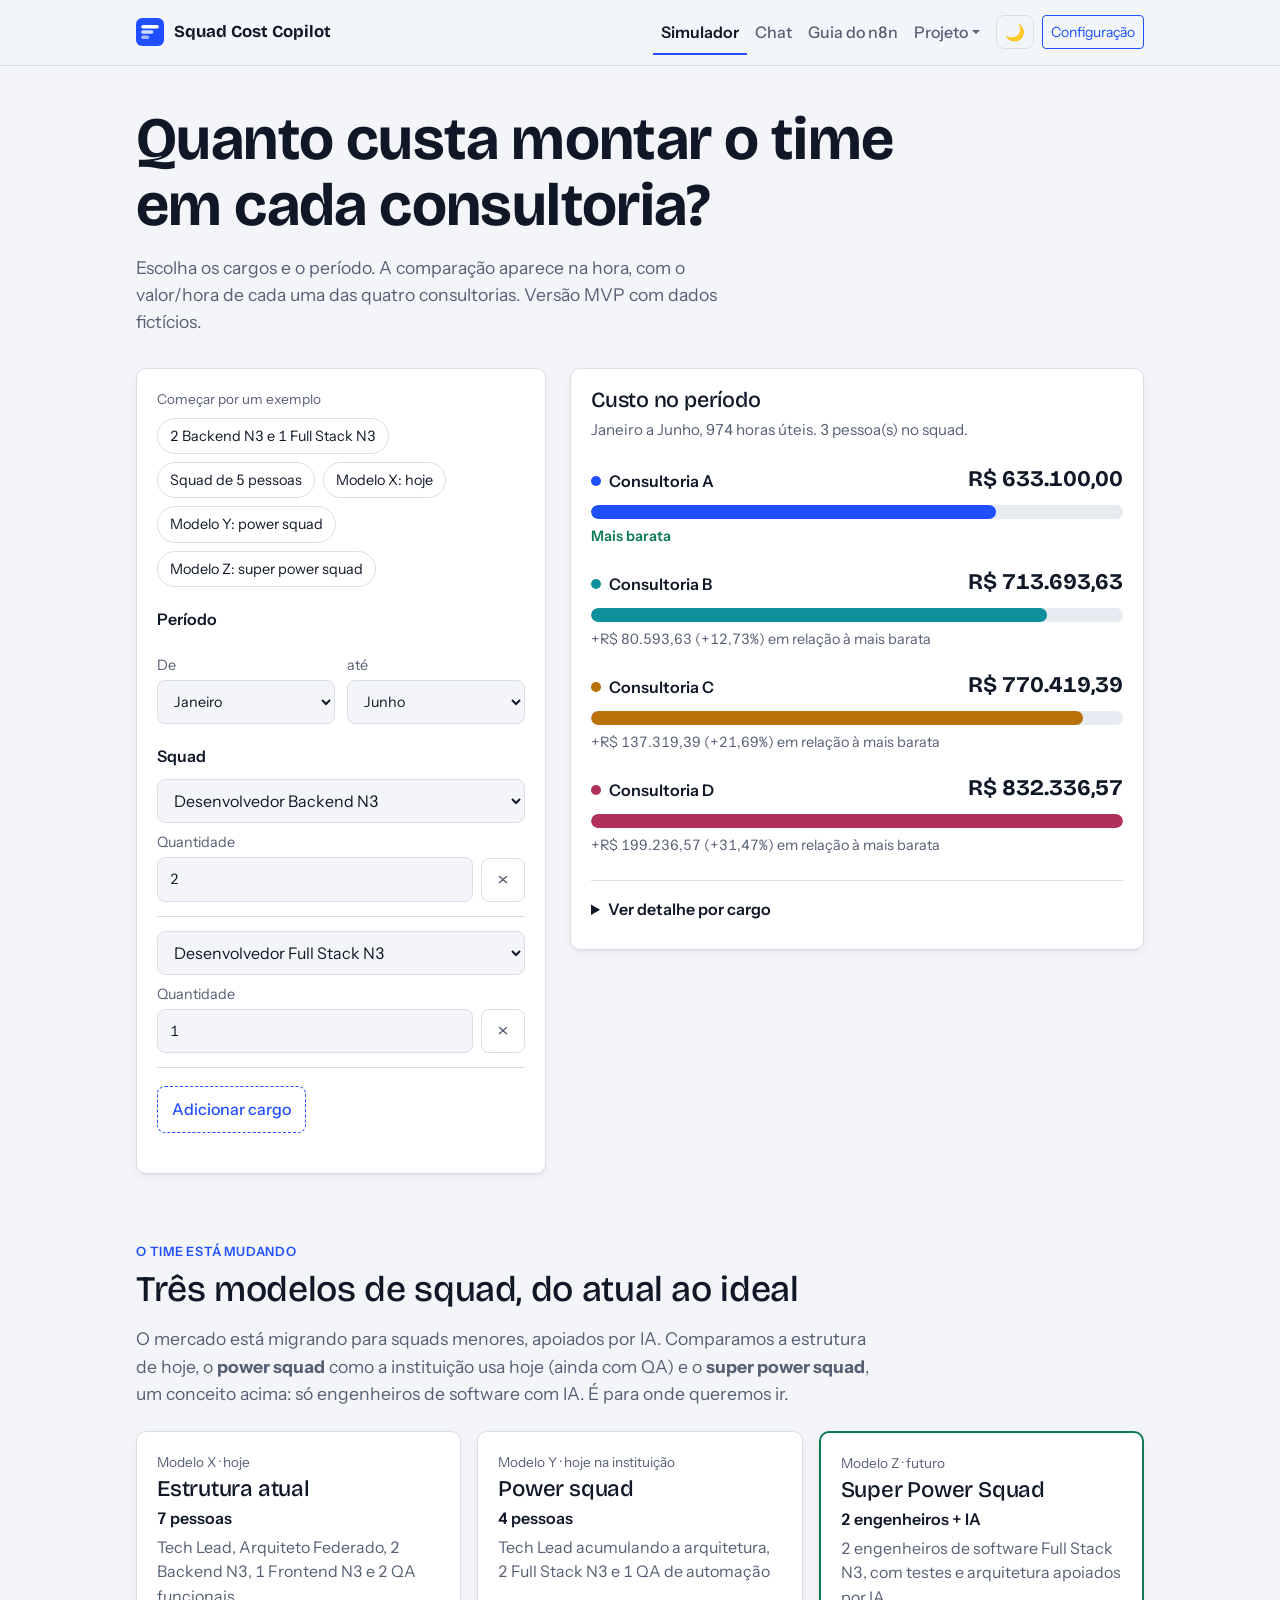
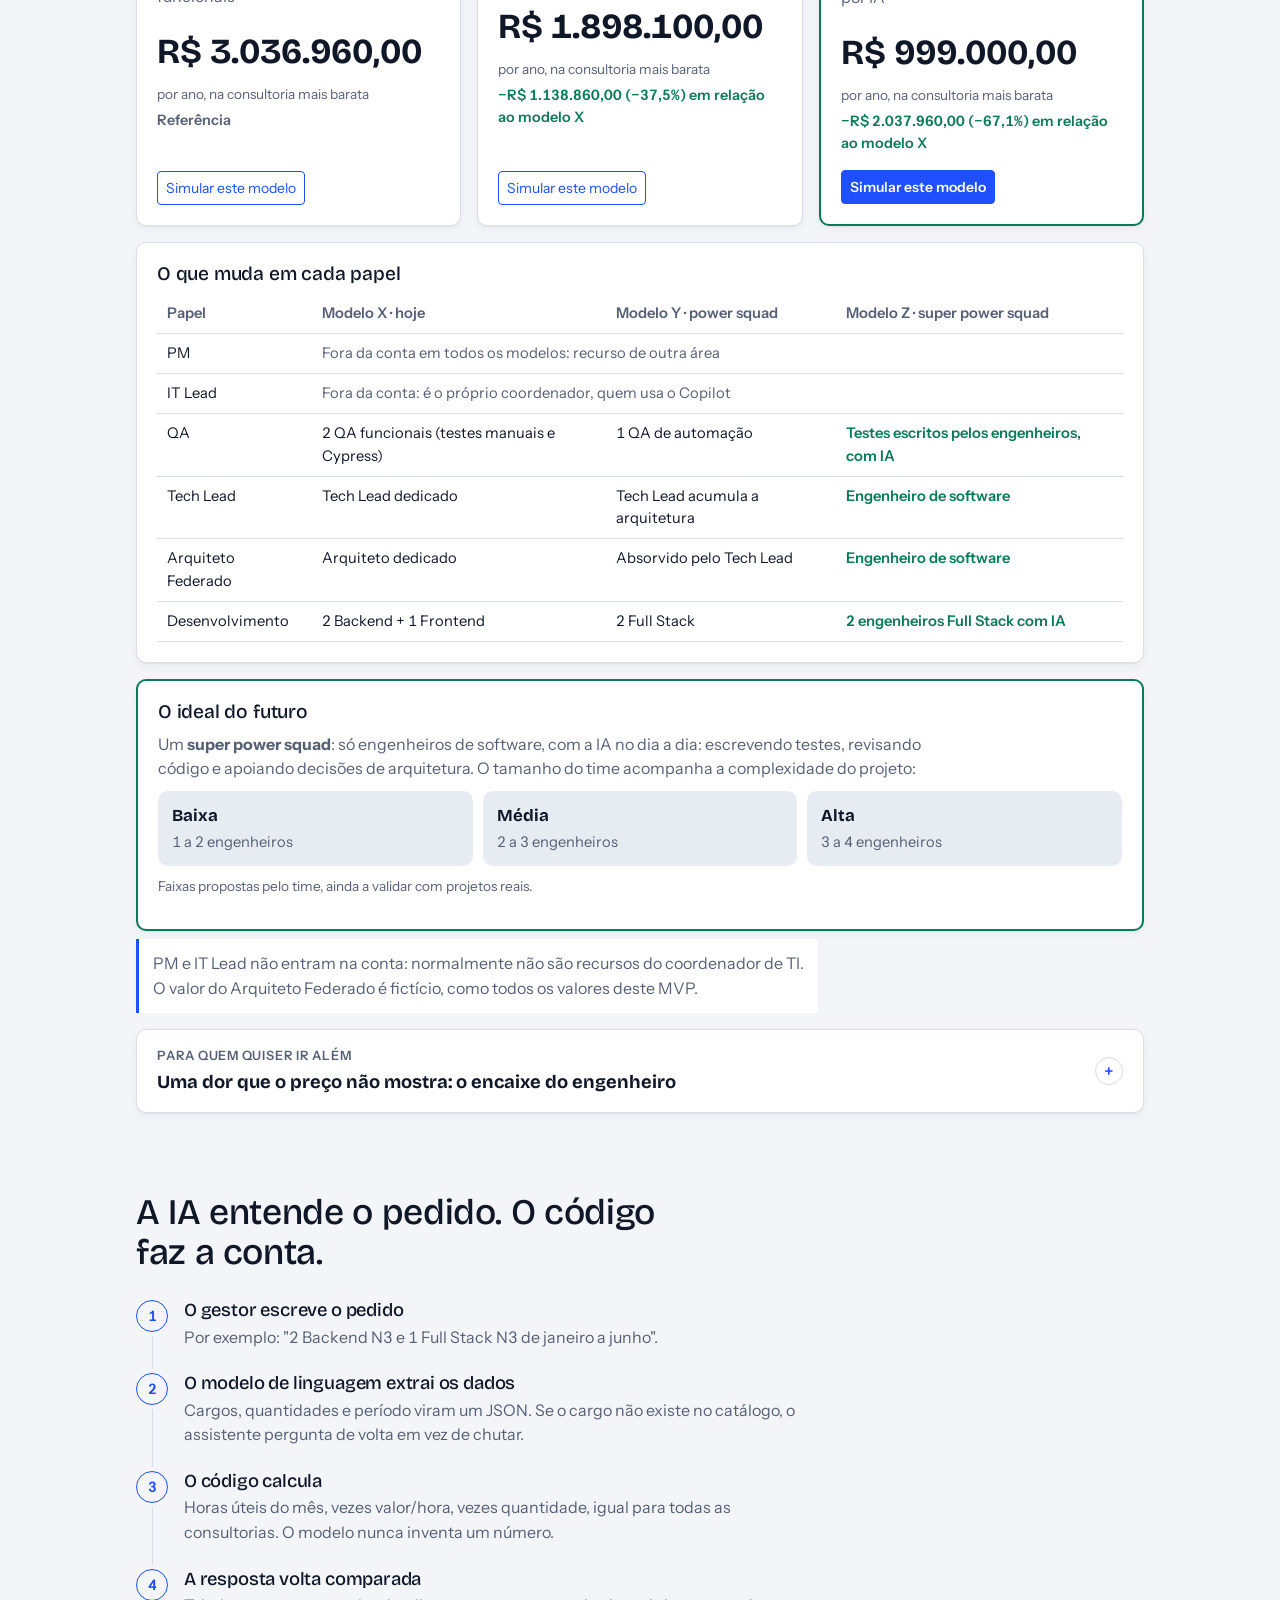
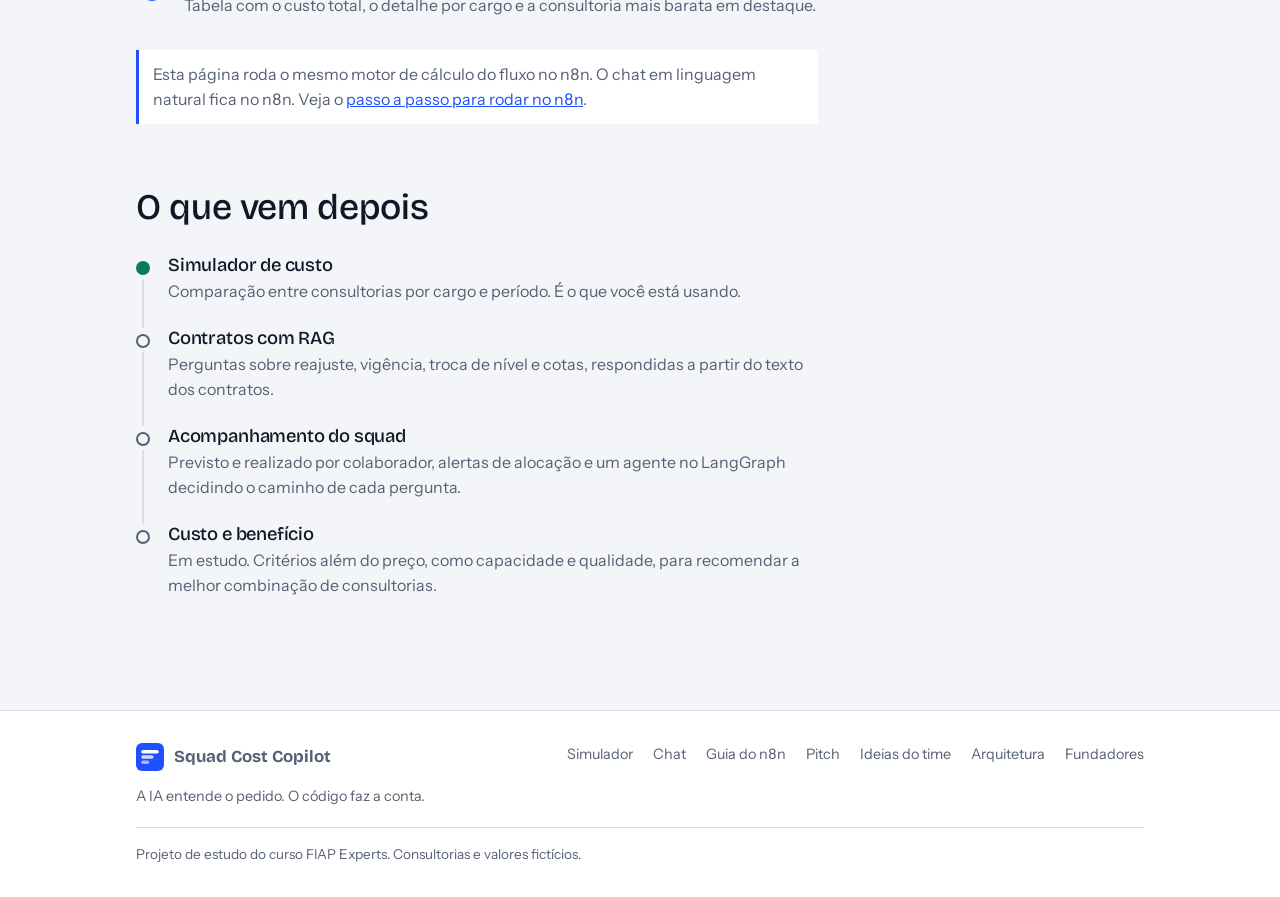
==== commit c0169ecb: "Adiciona diagramas Mermaid da arquitetura no README e página de arquitetura Os diagramas da página s" ====
--- a/web/index.html
+++ b/web/index.html
@@ -34,6 +34,7 @@
               <ul class="dropdown-menu dropdown-menu-end">
                 <li><a class="dropdown-item" href="pitch.html">Pitch</a></li>
                 <li><a class="dropdown-item" href="ideias.html">Ideias do time</a></li>
+                <li><a class="dropdown-item" href="arquitetura.html">Arquitetura</a></li>
                 <li><a class="dropdown-item" href="equipe.html">Fundadores</a></li>
               </ul>
             </li>
@@ -232,6 +233,7 @@
         <a href="guia-n8n.html">Guia do n8n</a>
         <a href="pitch.html">Pitch</a>
         <a href="ideias.html">Ideias do time</a>
+        <a href="arquitetura.html">Arquitetura</a>
         <a href="equipe.html">Fundadores</a>
       </nav>
       <p class="rodape-nota">Projeto de estudo do curso FIAP Experts. Consultorias e valores fictícios.</p>
--- a/web/style.css
+++ b/web/style.css
@@ -485,3 +485,28 @@
 .ressalva-corpo strong { color: var(--ink); }
 .ressalva-corpo ul { margin: 0; padding-left: 20px; display: grid; gap: 4px; }
 .ressalva-aviso { border-left: 3px solid var(--cc); padding: 8px 12px; background: var(--track); border-radius: 0 8px 8px 0; }
+
+/* resposta formatada do chat */
+.bolha.formatada { white-space: normal; max-width: 100%; display: grid; gap: 8px; }
+.bolha.formatada p { margin: 0; }
+.chat-tabela { overflow-x: auto; }
+.chat-tabela table { min-width: 0; width: 100%; font-size: 0.88rem; background: var(--surface); border-radius: 8px; }
+.chat-tabela th, .chat-tabela td { text-align: left; padding: 6px 10px; }
+.chat-tabela .num { text-align: right; }
+
+/* código aberto (fundadores) */
+.codigo-aberto { display: grid; gap: 16px; }
+.codigo-aberto h2 { font-size: 1.5rem; }
+.codigo-aberto p { color: var(--muted); max-width: 62ch; margin-top: 6px; }
+.codigo-acoes { display: flex; flex-wrap: wrap; gap: 8px; }
+.codigo-aberto .codigo pre { white-space: pre-wrap; overflow-wrap: anywhere; }
+
+/* arquitetura */
+.arq-principios h2 { font-size: 1.1rem; margin-bottom: 6px; }
+.arq-principios p { color: var(--muted); }
+.arq-diagramas { display: grid; gap: 16px; }
+.arq-diagrama { display: grid; gap: 8px; min-width: 0; }
+.arq-diagrama h2 { font-size: 1.3rem; }
+.arq-diagrama > p { color: var(--muted); max-width: 70ch; }
+.arq-svg { overflow-x: auto; padding-top: 8px; }
+.arq-svg svg { display: block; margin-inline: auto; max-width: 100%; height: auto; }
